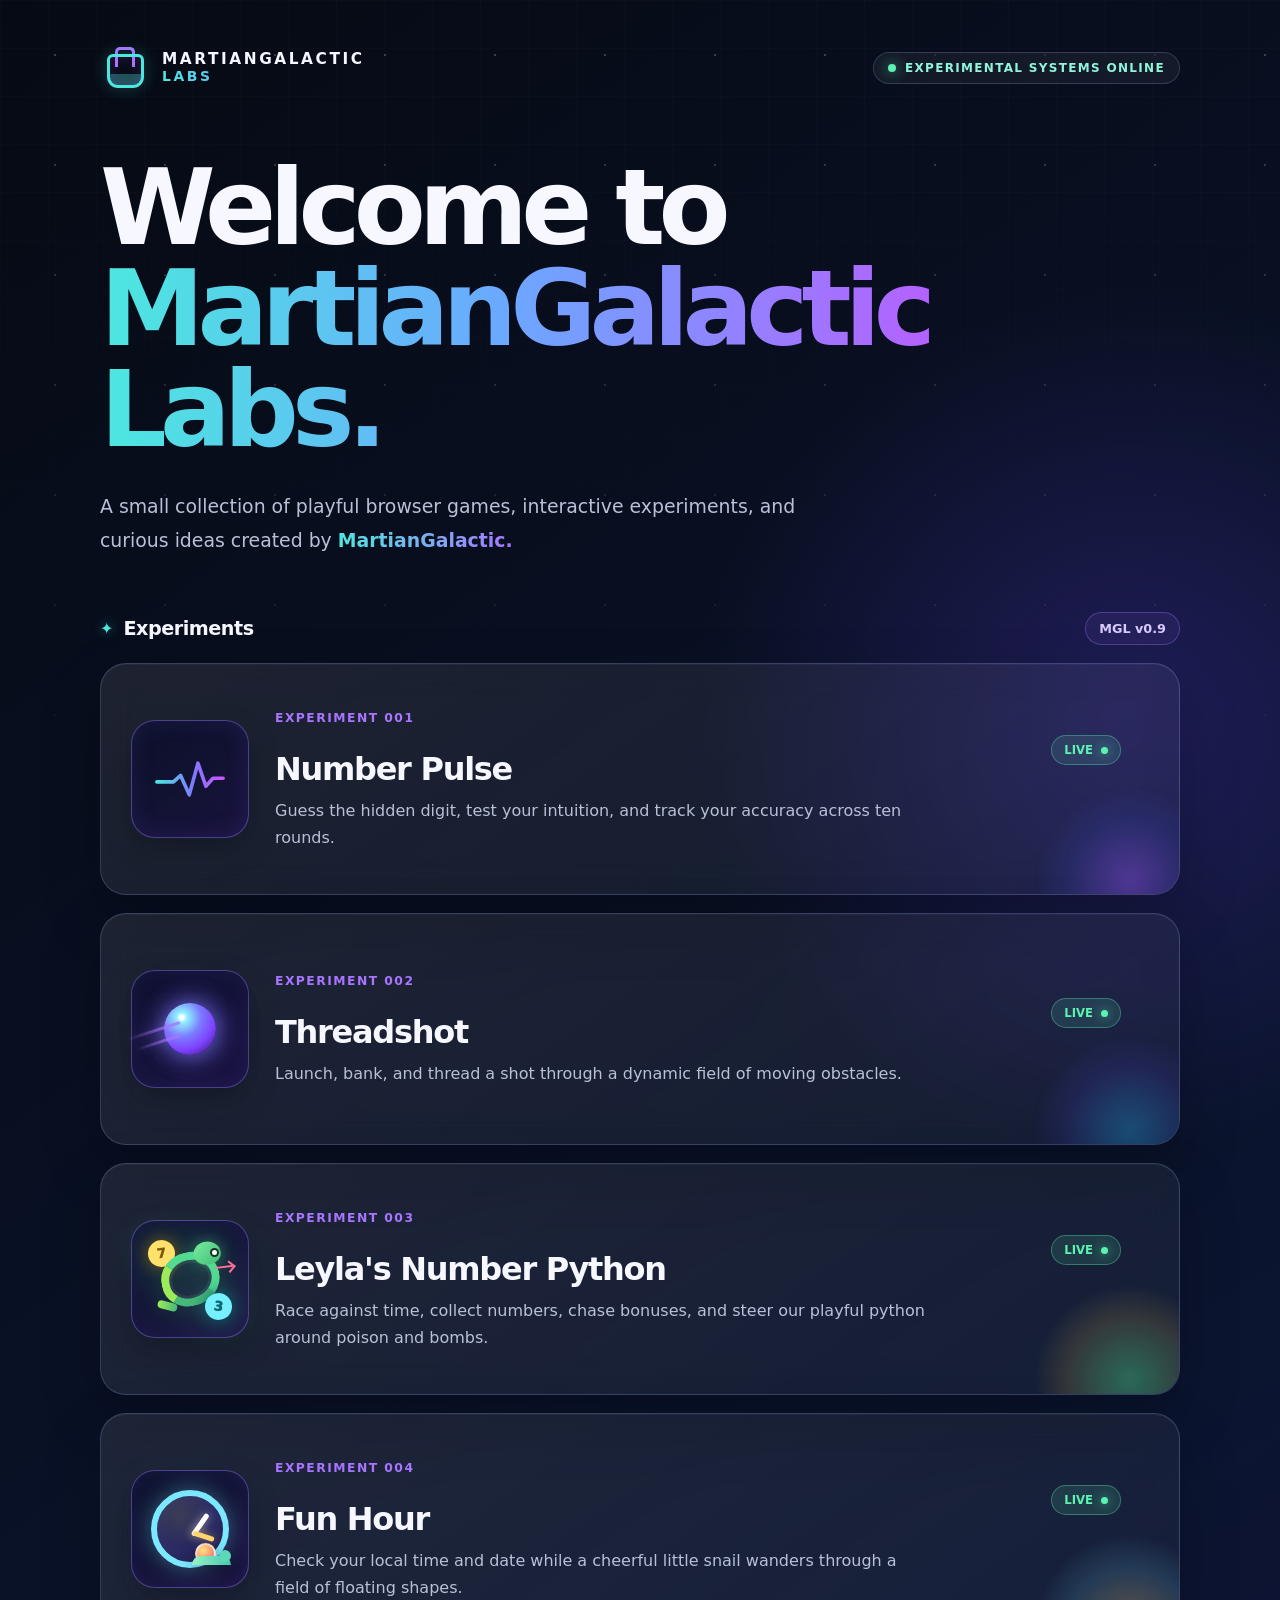
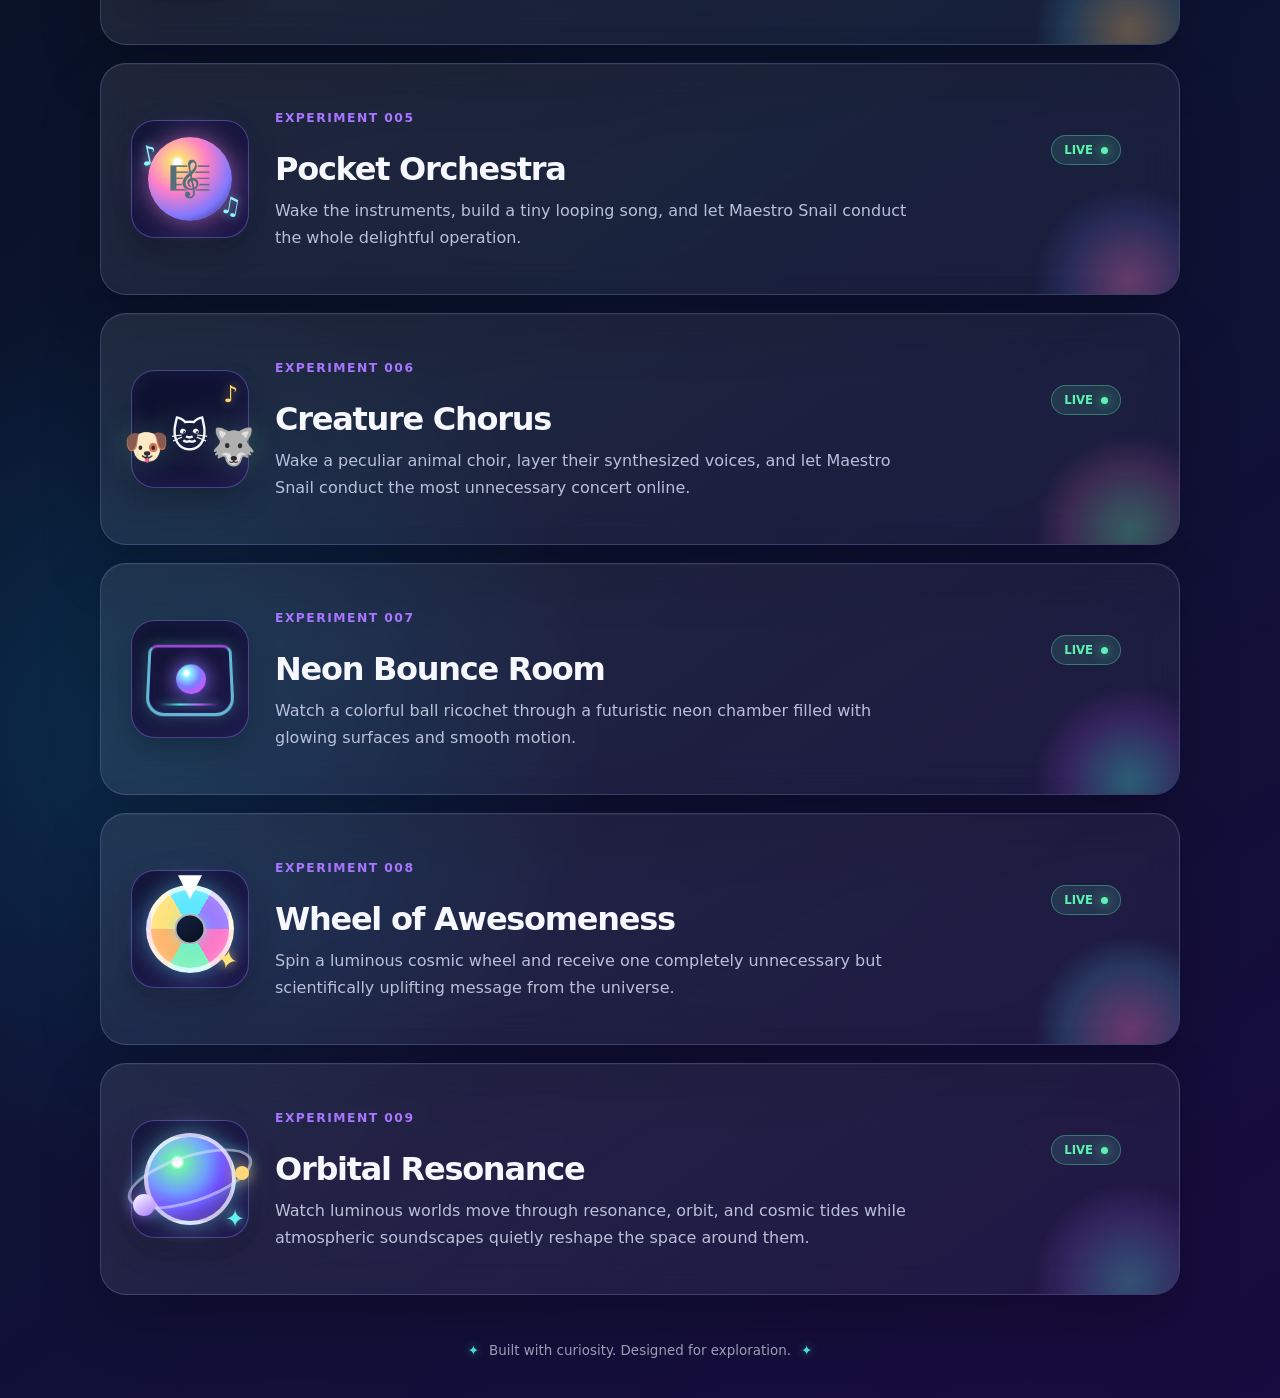
==== index.html @ 8c79d599 "Update index.html" ====
<!DOCTYPE html>
<html lang="en">
<head>
  <meta charset="UTF-8">
  <meta name="viewport" content="width=device-width, initial-scale=1.0">
  <meta name="robots" content="noindex, nofollow">
  <meta name="description" content="MartianGalactic Labs — playful browser games, interactive experiments, and curious ideas.">
  <title>MartianGalactic Labs</title>
  <style>
    :root{
      color-scheme:dark;
      --bg1:#060a13;
      --bg2:#0b1530;
      --bg3:#180b3f;
      --panel:rgba(255,255,255,.075);
      --panel-hover:rgba(255,255,255,.115);
      --border:rgba(166,180,255,.22);
      --text:#f6f7ff;
      --muted:#b9c0d8;
      --cyan:#4ce8df;
      --blue:#6ba8ff;
      --violet:#a875ff;
      --purple:#c056ff;
      --live:#5df2b2;
      --live-soft:rgba(93,242,178,.12);
    }

    *{box-sizing:border-box}
    html{min-height:100%;background:var(--bg1)}

    body{
      min-height:100vh;
      margin:0;
      overflow-x:hidden;
      font-family:Inter,ui-sans-serif,system-ui,-apple-system,BlinkMacSystemFont,"Segoe UI",sans-serif;
      color:var(--text);
      background:
        radial-gradient(circle at 88% 24%,rgba(104,69,255,.23),transparent 27rem),
        radial-gradient(circle at 12% 78%,rgba(0,203,255,.13),transparent 28rem),
        linear-gradient(145deg,var(--bg1),var(--bg2) 58%,var(--bg3));
    }

    body::before{
      content:"";
      position:fixed;
      inset:0;
      pointer-events:none;
      opacity:.8;
      background-image:
        linear-gradient(rgba(255,255,255,.025) 1px,transparent 1px),
        linear-gradient(90deg,rgba(255,255,255,.025) 1px,transparent 1px),
        radial-gradient(circle,rgba(255,255,255,.28) 0 1px,transparent 1.5px);
      background-size:48px 48px,48px 48px,110px 110px;
      mask-image:linear-gradient(to bottom,black,transparent 95%);
    }

    .page{
      position:relative;
      width:min(1080px,calc(100% - 40px));
      margin:0 auto;
      padding:44px 0 40px;
    }

    .topbar{
      display:flex;
      align-items:center;
      justify-content:space-between;
      gap:24px;
      margin-bottom:66px;
    }

    .lab-mark{
      display:flex;
      align-items:center;
      gap:14px;
    }

    .flask{
      position:relative;
      width:48px;
      height:48px;
      flex:0 0 auto;
    }

    .flask::before{
      content:"";
      position:absolute;
      left:15px;
      top:3px;
      width:14px;
      height:17px;
      border:3px solid var(--violet);
      border-bottom:0;
      border-radius:5px 5px 0 0;
    }

    .flask::after{
      content:"";
      position:absolute;
      left:7px;
      bottom:4px;
      width:31px;
      height:28px;
      border:3px solid var(--cyan);
      border-radius:6px 6px 11px 11px;
      background:linear-gradient(to top,rgba(76,232,223,.32) 0 40%,transparent 40%);
      box-shadow:0 0 18px rgba(76,232,223,.24),inset 0 0 15px rgba(192,86,255,.18);
    }

    .brand{
      display:grid;
      gap:2px;
      font-weight:900;
      letter-spacing:.16em;
      text-transform:uppercase;
      line-height:1;
    }

    .brand strong{font-size:.96rem}
    .brand span{
      font-size:.87rem;
      background:linear-gradient(90deg,var(--cyan),var(--blue),var(--violet));
      -webkit-background-clip:text;
      background-clip:text;
      color:transparent;
    }

    .eyebrow{
      display:inline-flex;
      align-items:center;
      gap:9px;
      padding:8px 14px;
      border:1px solid var(--border);
      border-radius:999px;
      background:rgba(255,255,255,.05);
      backdrop-filter:blur(14px);
      -webkit-backdrop-filter:blur(14px);
      color:#91f5dc;
      font-size:.75rem;
      font-weight:800;
      letter-spacing:.11em;
      text-transform:uppercase;
    }

    .status-dot{
      width:8px;
      height:8px;
      border-radius:50%;
      background:var(--live);
      box-shadow:0 0 14px rgba(93,242,178,.9);
    }

    .hero{margin-bottom:54px}

    h1{
      max-width:900px;
      margin:0;
      font-size:clamp(3rem,8.2vw,6.7rem);
      line-height:.96;
      letter-spacing:-.066em;
    }

    .gradient-text{
      display:block;
      background:linear-gradient(90deg,var(--cyan),var(--blue) 45%,var(--purple));
      -webkit-background-clip:text;
      background-clip:text;
      color:transparent;
    }

    .intro{
      max-width:760px;
      margin:30px 0 0;
      color:var(--muted);
      font-size:clamp(1rem,2vw,1.18rem);
      line-height:1.8;
    }

    .intro strong{
      font-weight:700;
      background:linear-gradient(90deg,var(--cyan),var(--violet));
      -webkit-background-clip:text;
      background-clip:text;
      color:transparent;
    }

    .section-heading{
      display:flex;
      align-items:center;
      justify-content:space-between;
      gap:20px;
      margin-bottom:18px;
    }

    .section-title{
      display:inline-flex;
      align-items:center;
      gap:10px;
    }

    .spark{
      color:var(--cyan);
      font-size:1rem;
      text-shadow:0 0 12px rgba(76,232,223,.55);
    }

    .section-heading h2{
      margin:0;
      font-size:1.2rem;
      letter-spacing:-.025em;
    }

    .version{
      padding:8px 13px;
      border:1px solid rgba(168,117,255,.34);
      border-radius:999px;
      background:rgba(168,117,255,.08);
      color:#d8cbff;
      font-size:.8rem;
      font-weight:700;
    }

    .games{
      display:grid;
      gap:18px;
    }

    .game-card{
      position:relative;
      display:grid;
      grid-template-columns:118px 1fr;
      gap:26px;
      align-items:center;
      min-height:232px;
      padding:30px;
      overflow:hidden;
      border:1px solid var(--border);
      border-radius:26px;
      background:linear-gradient(145deg,rgba(255,255,255,.09),rgba(255,255,255,.045));
      backdrop-filter:blur(18px);
      -webkit-backdrop-filter:blur(18px);
      color:inherit;
      text-decoration:none;
      box-shadow:0 24px 60px rgba(0,0,0,.24),inset 0 1px 0 rgba(255,255,255,.04);
      transition:transform .18s ease,background .18s ease,border-color .18s ease,box-shadow .18s ease;
    }

    .game-card:hover{
      transform:translateY(-4px);
      background:linear-gradient(145deg,rgba(255,255,255,.12),rgba(255,255,255,.06));
      border-color:rgba(168,117,255,.62);
      box-shadow:0 28px 70px rgba(0,0,0,.28),0 0 26px rgba(168,117,255,.08);
    }

    .game-card::after{
      content:"";
      position:absolute;
      right:-46px;
      bottom:-82px;
      width:190px;
      height:190px;
      border-radius:50%;
      background:radial-gradient(circle,rgba(151,88,255,.4),rgba(75,93,255,.12) 45%,transparent 70%);
      filter:blur(3px);
    }

    .threadshot::after{
      background:radial-gradient(circle,rgba(35,180,255,.32),rgba(95,75,255,.12) 48%,transparent 72%);
    }

    .game-icon{
      position:relative;
      z-index:1;
      display:grid;
      place-items:center;
      width:118px;
      aspect-ratio:1;
      border:1px solid rgba(147,127,255,.44);
      border-radius:24px;
      background:linear-gradient(145deg,rgba(11,17,41,.96),rgba(25,18,63,.86));
      box-shadow:inset 0 0 25px rgba(123,94,255,.12),0 12px 30px rgba(0,0,0,.24);
    }

    .pulse-line{
      width:72px;
      height:44px;
    }

    .pulse-line svg{
      width:100%;
      height:100%;
      overflow:visible;
    }

    .thread-orb{
      position:relative;
      width:52px;
      height:52px;
      border-radius:50%;
      background:radial-gradient(circle at 34% 28%,#fff 0 4%,#8ef4ff 10%,#7b7cff 38%,#7e42ff 64%,#26104d 100%);
      box-shadow:0 0 24px rgba(123,124,255,.85),0 0 45px rgba(126,66,255,.42);
    }

    .thread-orb::before,
    .thread-orb::after{
      content:"";
      position:absolute;
      right:36px;
      width:56px;
      height:3px;
      border-radius:999px;
      background:linear-gradient(90deg,transparent,rgba(168,117,255,.92));
      transform:rotate(-18deg);
      transform-origin:right center;
      filter:drop-shadow(0 0 5px rgba(168,117,255,.65));
    }

    .thread-orb::before{top:18px}
    .thread-orb::after{top:31px;width:46px}


    .number-python::after{
      background:radial-gradient(circle,rgba(86,255,159,.34),rgba(255,215,78,.13) 48%,transparent 72%);
    }

    .python-icon{
      position:relative;
      width:84px;
      height:84px;
      filter:drop-shadow(0 0 17px rgba(92,255,167,.35));
    }

    .python-body{
      position:absolute;
      left:13px;
      top:15px;
      width:59px;
      height:54px;
      border:8px solid #52db91;
      border-left-color:#9cec59;
      border-bottom-color:#45b978;
      border-radius:50% 48% 52% 46%;
      transform:rotate(-13deg);
      box-shadow:inset 0 0 0 3px rgba(255,255,255,.08);
    }

    .python-body::before{
      content:"";
      position:absolute;
      width:27px;
      height:23px;
      right:-14px;
      top:-14px;
      border-radius:52% 58% 48% 55%;
      background:linear-gradient(145deg,#77ed9d,#42bd78);
      box-shadow:0 0 15px rgba(83,225,144,.4);
    }

    .python-body::after{
      content:"";
      position:absolute;
      width:20px;
      height:8px;
      left:-17px;
      bottom:-6px;
      border-radius:999px;
      background:linear-gradient(90deg,#9cec59,#45b978);
      transform:rotate(28deg);
    }

    .python-eye{
      position:absolute;
      z-index:3;
      width:5px;
      height:5px;
      right:15px;
      top:13px;
      border-radius:50%;
      background:#fff;
      box-shadow:0 0 0 2px #173326;
    }

    .python-tongue{
      position:absolute;
      z-index:3;
      width:18px;
      height:2px;
      right:-1px;
      top:30px;
      border-radius:999px;
      background:#ff7295;
      transform:rotate(-7deg);
      transform-origin:left center;
    }

    .python-tongue::after{
      content:"";
      position:absolute;
      right:-1px;
      top:-3px;
      width:7px;
      height:7px;
      border-top:2px solid #ff7295;
      border-right:2px solid #ff7295;
      transform:rotate(45deg);
    }

    .python-number{
      position:absolute;
      display:grid;
      place-items:center;
      width:27px;
      height:27px;
      border-radius:50%;
      color:#08162a;
      font-size:.82rem;
      font-weight:950;
      box-shadow:0 0 16px currentColor;
    }

    .python-number.one{
      left:0;
      top:3px;
      background:#ffe16b;
      color:#7d5910;
      transform:rotate(-8deg);
    }

    .python-number.two{
      right:0;
      bottom:1px;
      background:#74f0ff;
      color:#0d6370;
      transform:rotate(8deg);
    }


    .fun-hour::after{
      background:radial-gradient(circle,rgba(255,194,102,.34),rgba(103,225,255,.14) 48%,transparent 72%);
    }

    .clock-icon{
      position:relative;
      width:78px;
      height:78px;
      border-radius:50%;
      border:6px solid #7be8ff;
      background:radial-gradient(circle at 35% 30%,rgba(255,255,255,.18),rgba(87,84,205,.3) 55%,rgba(16,19,55,.9));
      box-shadow:0 0 24px rgba(123,232,255,.4),inset 0 0 18px rgba(255,255,255,.08);
    }

    .clock-icon::before{
      content:"";
      position:absolute;
      left:35px;
      top:14px;
      width:5px;
      height:26px;
      border-radius:999px;
      background:#fff;
      transform-origin:50% 23px;
      transform:rotate(35deg);
      box-shadow:0 0 10px rgba(255,255,255,.55);
    }

    .clock-icon::after{
      content:"";
      position:absolute;
      left:36px;
      top:35px;
      width:22px;
      height:5px;
      border-radius:999px;
      background:#ffd46c;
      transform-origin:2px 50%;
      transform:rotate(18deg);
      box-shadow:0 0 10px rgba(255,212,108,.55);
    }

    .mini-snail{
      position:absolute;
      right:-8px;
      bottom:-4px;
      width:40px;
      height:24px;
      filter:drop-shadow(0 5px 7px rgba(0,0,0,.28));
    }

    .mini-snail .shell{
      position:absolute;
      left:4px;
      top:1px;
      width:21px;
      height:21px;
      border-radius:50%;
      background:radial-gradient(circle at 35% 30%,#ffe487,#ff9c68 52%,#a85ed7);
      border:2px solid rgba(255,255,255,.65);
    }

    .mini-snail .body{
      position:absolute;
      left:1px;
      right:0;
      bottom:1px;
      height:9px;
      border-radius:999px 999px 8px 8px;
      background:linear-gradient(90deg,#9af1c5,#43c9ad);
    }

    .mini-snail .head{
      position:absolute;
      right:0;
      bottom:4px;
      width:12px;
      height:12px;
      border-radius:50%;
      background:#5bd8b8;
    }


    .pocket-orchestra::after{
      background:radial-gradient(circle,rgba(255,125,200,.34),rgba(123,124,255,.14) 48%,transparent 72%);
    }

    .orchestra-icon{
      position:relative;
      width:84px;
      height:84px;
      display:grid;
      place-items:center;
      border-radius:50%;
      background:radial-gradient(circle at 35% 30%,#fff 0 4%,#ffdf7c 8%,#ff7fc7 37%,#7f78ff 68%,#26104d 100%);
      box-shadow:0 0 24px rgba(255,125,200,.5),0 0 40px rgba(123,124,255,.3);
      font-size:2.2rem;
    }

    .orchestra-icon::before,
    .orchestra-icon::after{
      position:absolute;
      color:#8ef4ff;
      text-shadow:0 0 10px rgba(142,244,255,.75);
      font-weight:900;
    }

    .orchestra-icon::before{
      content:"♪";
      left:-8px;
      top:3px;
      transform:rotate(-12deg);
      font-size:1.7rem;
    }

    .orchestra-icon::after{
      content:"♫";
      right:-10px;
      bottom:1px;
      transform:rotate(10deg);
      font-size:1.5rem;
    }

    .creature-chorus::after{
      background:radial-gradient(circle,rgba(111,240,174,.32),rgba(255,125,200,.14) 48%,transparent 72%);
    }

    .chorus-icon{
      position:relative;
      width:92px;
      height:78px;
      display:flex;
      align-items:flex-end;
      justify-content:center;
      gap:2px;
      font-size:2.25rem;
      filter:drop-shadow(0 0 14px rgba(111,240,174,.25));
    }

    .chorus-icon span:nth-child(2){
      transform:translateY(-12px);
    }

    .chorus-icon::after{
      content:"♪";
      position:absolute;
      right:-2px;
      top:-10px;
      color:#ffd76c;
      font-size:1.45rem;
      text-shadow:0 0 10px rgba(255,215,108,.65);
    }

    .neon-bounce::after{
      background:radial-gradient(circle,rgba(76,232,223,.34),rgba(192,86,255,.15) 48%,transparent 72%);
    }

    .neon-room-icon{
      position:relative;
      width:86px;
      height:72px;
      border:3px solid rgba(123,232,255,.78);
      border-top-color:rgba(192,86,255,.78);
      border-radius:9px 9px 18px 18px;
      transform:perspective(120px) rotateX(8deg);
      box-shadow:0 0 16px rgba(123,232,255,.28),inset 0 0 18px rgba(126,66,255,.14);
    }

    .neon-room-icon::before{
      content:"";
      position:absolute;
      width:30px;
      height:30px;
      left:26px;
      top:18px;
      border-radius:50%;
      background:radial-gradient(circle at 35% 30%,#fff 0 7%,#8ef4ff 15%,#7b7cff 48%,#d053ff 78%,#26104d 100%);
      box-shadow:0 0 18px rgba(123,124,255,.8),0 0 30px rgba(208,83,255,.45);
    }

    .neon-room-icon::after{
      content:"";
      position:absolute;
      left:10px;
      right:10px;
      bottom:7px;
      height:2px;
      background:linear-gradient(90deg,transparent,#4ce8df,#c056ff,transparent);
      box-shadow:0 0 8px rgba(76,232,223,.65);
    }

    .wheel-awesomeness::after{
  background:
    radial-gradient(
      circle,
      rgba(255,118,200,.34),
      rgba(94,232,255,.15) 48%,
      transparent 72%
    );
}

.awesome-wheel-icon{
  position:relative;
  width:88px;
  height:88px;
  border-radius:50%;
  background:
    conic-gradient(
      from -30deg,
      #5ee8ff 0deg 60deg,
      #9b7bff 60deg 120deg,
      #ff76c8 120deg 180deg,
      #7bf2bd 180deg 240deg,
      #ffb56b 240deg 300deg,
      #ffe37a 300deg 360deg
    );
  border:5px solid rgba(255,255,255,.75);
  box-shadow:
    0 0 22px rgba(94,232,255,.42),
    0 0 38px rgba(155,123,255,.24),
    inset 0 0 18px rgba(255,255,255,.18);
}

.awesome-wheel-icon::before{
  content:"";
  position:absolute;
  left:50%;
  top:50%;
  width:27px;
  height:27px;
  border-radius:50%;
  background:
    linear-gradient(
      145deg,
      #15213d,
      #080f21
    );
  border:2px solid rgba(255,255,255,.68);
  box-shadow:
    0 0 13px rgba(94,232,255,.58);
  transform:translate(-50%,-50%);
}

.awesome-wheel-icon::after{
  content:"";
  position:absolute;
  left:50%;
  top:-15px;
  width:24px;
  height:24px;
  background:#fff;
  clip-path:
    polygon(
      0 0,
      100% 0,
      50% 100%
    );
  transform:translateX(-50%);
  filter:
    drop-shadow(
      0 4px 7px
      rgba(0,0,0,.38)
    );
}

.awesome-wheel-spark{
  position:absolute;
  right:-9px;
  bottom:-5px;
  color:#ffe37a;
  font-size:1.65rem;
  line-height:1;
  text-shadow:
    0 0 12px rgba(255,227,122,.8);
  transform:rotate(12deg);
}


    .orbital-resonance::after{
      background:
        radial-gradient(
          circle,
          rgba(99,240,238,.28),
          rgba(166,121,255,.14) 48%,
          transparent 73%
        );
    }

    .orbital-icon{
      position:relative;
      width:92px;
      height:92px;
      border-radius:50%;
      background:
        radial-gradient(
          circle at 35% 30%,
          #fff 0 5%,
          #71f1b0 9%,
          #6f9cff 38%,
          #6e4cff 58%,
          #251556 100%
        );
      border:4px solid rgba(255,255,255,.72);
      box-shadow:
        0 0 22px rgba(99,240,238,.42),
        0 0 40px rgba(166,121,255,.28),
        inset 0 0 18px rgba(255,255,255,.18);
    }

    .orbital-icon::before{
      content:"";
      position:absolute;
      left:50%;
      top:50%;
      width:124px;
      height:42px;
      border:3px solid rgba(220,230,255,.56);
      border-radius:50%;
      transform:translate(-50%,-50%) rotate(-18deg);
      box-shadow:0 0 14px rgba(99,240,238,.28);
    }

    .orbital-icon::after{
      content:"";
      position:absolute;
      right:-17px;
      top:29px;
      width:14px;
      height:14px;
      border-radius:50%;
      background:#ffd878;
      box-shadow:0 0 16px rgba(255,216,120,.9);
    }

    .orbital-moon{
      position:absolute;
      left:-15px;
      bottom:5px;
      width:22px;
      height:22px;
      border-radius:50%;
      background:linear-gradient(145deg,#fff,#a679ff);
      box-shadow:0 0 16px rgba(166,121,255,.78);
    }

    .orbital-spark{
      position:absolute;
      right:-13px;
      bottom:-10px;
      color:#63f0ee;
      font-size:1.5rem;
      line-height:1;
      text-shadow:0 0 12px rgba(99,240,238,.92);
    }

    .game-content{
      position:relative;
      z-index:1;
      min-width:0;
    }

    .game-number{
      color:var(--violet);
      font-size:.77rem;
      font-weight:900;
      letter-spacing:.12em;
      text-transform:uppercase;
    }

    .game-card h3{
      margin:24px 0 10px;
      font-size:clamp(1.55rem,4vw,2rem);
      letter-spacing:-.04em;
    }

    .game-card p{
      max-width:650px;
      margin:0;
      color:var(--muted);
      line-height:1.65;
    }

    .tag{
      position:absolute;
      top:28px;
      right:28px;
      z-index:2;
      display:inline-flex;
      align-items:center;
      gap:8px;
      padding:7px 12px;
      border:1px solid rgba(93,242,178,.36);
      border-radius:999px;
      color:var(--live);
      background:var(--live-soft);
      font-size:.73rem;
      font-weight:800;
      text-transform:uppercase;
    }

    .tag::after{
      content:"";
      width:7px;
      height:7px;
      border-radius:50%;
      background:var(--live);
      box-shadow:0 0 12px rgba(93,242,178,.8);
    }

    footer{
      display:flex;
      justify-content:center;
      align-items:center;
      gap:10px;
      margin-top:34px;
      padding-top:14px;
      color:rgba(214,219,239,.72);
      font-size:.84rem;
      text-align:center;
    }

    footer::before,
    footer::after{
      content:"✦";
      color:var(--cyan);
      text-shadow:0 0 10px rgba(76,232,223,.6);
    }

    @media(max-width:760px){
      .page{
        width:min(100% - 28px,1080px);
        padding-top:28px;
      }

      .topbar{
        align-items:flex-start;
        margin-bottom:52px;
      }

      .brand strong{font-size:.83rem}
      .brand span{font-size:.78rem}

      .eyebrow{
        max-width:54%;
        justify-content:center;
        text-align:center;
        font-size:.64rem;
        line-height:1.35;
      }

      .hero{margin-bottom:46px}
      .intro{margin-top:24px}

      .game-card{
        grid-template-columns:1fr;
        gap:22px;
        padding:26px;
      }

      .game-icon{width:104px}
      .tag{top:24px;right:24px}
      .game-card h3{margin-top:18px}
    }

    @media(max-width:520px){
      .topbar{
        display:grid;
        gap:18px;
      }

      .eyebrow{
        max-width:none;
        justify-self:stretch;
      }

      .section-heading{align-items:end}
      .game-card{min-height:0}
      .game-icon{width:96px}
    }

    @media(prefers-reduced-motion:reduce){
      *{
        scroll-behavior:auto!important;
        transition:none!important;
      }
    }
  </style>
</head>
<body>
  <main class="page">
    <header class="topbar">
      <div class="lab-mark" aria-label="MartianGalactic Labs">
        <div class="flask" aria-hidden="true"></div>
        <div class="brand">
          <strong>MartianGalactic</strong>
          <span>Labs</span>
        </div>
      </div>

      <div class="eyebrow">
        <span class="status-dot"></span>
        Experimental systems online
      </div>
    </header>

    <section class="hero">
      <h1>
        Welcome to
        <span class="gradient-text">MartianGalactic Labs.</span>
      </h1>

      <p class="intro">
        A small collection of playful browser games,
        interactive experiments, and curious ideas
        created by <strong>MartianGalactic.</strong>
      </p>
    </section>

    <section aria-labelledby="experiments-title">
      <div class="section-heading">
        <div class="section-title">
          <span class="spark" aria-hidden="true">✦</span>
          <h2 id="experiments-title">Experiments</h2>
        </div>

        <span class="version">MGL v0.9</span>
      </div>

      <div class="games">
        <a class="game-card" href="./games/number-pulse/" aria-label="Launch Number Pulse">
          <div class="game-icon" aria-hidden="true">
            <div class="pulse-line">
              <svg viewBox="0 0 100 60">
                <defs>
                  <linearGradient id="pulseGradient" x1="0" x2="1">
                    <stop offset="0%" stop-color="#4ce8df"/>
                    <stop offset="55%" stop-color="#7d79ff"/>
                    <stop offset="100%" stop-color="#d053ff"/>
                  </linearGradient>
                </defs>
                <polyline
                  points="4,34 27,34 37,25 49,52 61,8 72,40 82,29 96,29"
                  fill="none"
                  stroke="url(#pulseGradient)"
                  stroke-width="5"
                  stroke-linecap="round"
                  stroke-linejoin="round"
                />
              </svg>
            </div>
          </div>

          <div class="game-content">
            <span class="game-number">Experiment 001</span>
            <span class="tag">Live</span>
            <h3>Number Pulse</h3>
            <p>
              Guess the hidden digit, test your intuition,
              and track your accuracy across ten rounds.
            </p>
          </div>
        </a>

        <a class="game-card threadshot" href="./games/threadshot/" aria-label="Launch Threadshot">
          <div class="game-icon" aria-hidden="true">
            <div class="thread-orb"></div>
          </div>

          <div class="game-content">
            <span class="game-number">Experiment 002</span>
            <span class="tag">Live</span>
            <h3>Threadshot</h3>
            <p>
              Launch, bank, and thread a shot through
              a dynamic field of moving obstacles.
            </p>
          </div>
        </a>

        <a class="game-card number-python" href="./games/leyla-number-python/" aria-label="Launch Leyla's Number Python">
          <div class="game-icon" aria-hidden="true">
            <div class="python-icon">
              <span class="python-number one">7</span>
              <div class="python-body"></div>
              <span class="python-eye"></span>
              <span class="python-tongue"></span>
              <span class="python-number two">3</span>
            </div>
          </div>

          <div class="game-content">
            <span class="game-number">Experiment 003</span>
            <span class="tag">Live</span>
            <h3>Leyla's Number Python</h3>
            <p>
              Race against time, collect numbers, chase bonuses,
              and steer our playful python around poison and bombs.
            </p>
          </div>
        </a>

        <a class="game-card fun-hour" href="./games/fun-hour/" aria-label="Launch Fun Hour">
          <div class="game-icon" aria-hidden="true">
            <div class="clock-icon">
              <div class="mini-snail">
                <span class="shell"></span>
                <span class="body"></span>
                <span class="head"></span>
              </div>
            </div>
          </div>

          <div class="game-content">
            <span class="game-number">Experiment 004</span>
            <span class="tag">Live</span>
            <h3>Fun Hour</h3>
            <p>
              Check your local time and date while a cheerful little snail
              wanders through a field of floating shapes.
            </p>
          </div>
        </a>

        <a class="game-card pocket-orchestra" href="./games/pocket-orchestra/" aria-label="Launch Pocket Orchestra">
          <div class="game-icon" aria-hidden="true">
            <div class="orchestra-icon">🎼</div>
          </div>

          <div class="game-content">
            <span class="game-number">Experiment 005</span>
            <span class="tag">Live</span>
            <h3>Pocket Orchestra</h3>
            <p>
              Wake the instruments, build a tiny looping song,
              and let Maestro Snail conduct the whole delightful operation.
            </p>
          </div>
        </a>

        <a class="game-card creature-chorus" href="./games/creature-chorus/" aria-label="Launch Creature Chorus">
          <div class="game-icon" aria-hidden="true">
            <div class="chorus-icon">
              <span>🐶</span>
              <span>🐱</span>
              <span>🐺</span>
            </div>
          </div>

          <div class="game-content">
            <span class="game-number">Experiment 006</span>
            <span class="tag">Live</span>
            <h3>Creature Chorus</h3>
            <p>
              Wake a peculiar animal choir, layer their synthesized voices,
              and let Maestro Snail conduct the most unnecessary concert online.
            </p>
          </div>
        </a>

        <a class="game-card neon-bounce" href="./games/neon-bounce-room/" aria-label="Launch Neon Bounce Room">
          <div class="game-icon" aria-hidden="true">
            <div class="neon-room-icon"></div>
          </div>

          <div class="game-content">
            <span class="game-number">Experiment 007</span>
            <span class="tag">Live</span>
            <h3>Neon Bounce Room</h3>
            <p>
              Watch a colorful ball ricochet through a futuristic neon chamber
              filled with glowing surfaces and smooth motion.
            </p>
          </div>
        </a>
<a
          class="game-card wheel-awesomeness"
          href="./games/wheel-of-awesomeness/"
          aria-label="Launch Wheel of Awesomeness"
        >
          <div class="game-icon" aria-hidden="true">
            <div class="awesome-wheel-icon">
              <span class="awesome-wheel-spark">✦</span>
            </div>
          </div>

          <div class="game-content">
            <span class="game-number">Experiment 008</span>
            <span class="tag">Live</span>

            <h3>Wheel of Awesomeness</h3>

            <p>
              Spin a luminous cosmic wheel and receive one completely
              unnecessary but scientifically uplifting message from the universe.
            </p>
          </div>
        </a>
        
        <a
          class="game-card orbital-resonance"
          href="./games/orbital-resonance/"
          aria-label="Launch Orbital Resonance"
        >
          <div class="game-icon" aria-hidden="true">
            <div class="orbital-icon">
              <span class="orbital-moon"></span>
              <span class="orbital-spark">✦</span>
            </div>
          </div>

          <div class="game-content">
            <span class="game-number">Experiment 009</span>
            <span class="tag">Live</span>

            <h3>Orbital Resonance</h3>

            <p>
              Watch luminous worlds move through resonance, orbit,
              and cosmic tides while atmospheric soundscapes quietly
              reshape the space around them.
            </p>
          </div>
        </a>

      </div>
    </section>

    <footer>
      Built with curiosity. Designed for exploration.
    </footer>
  </main>
</body>
</html>
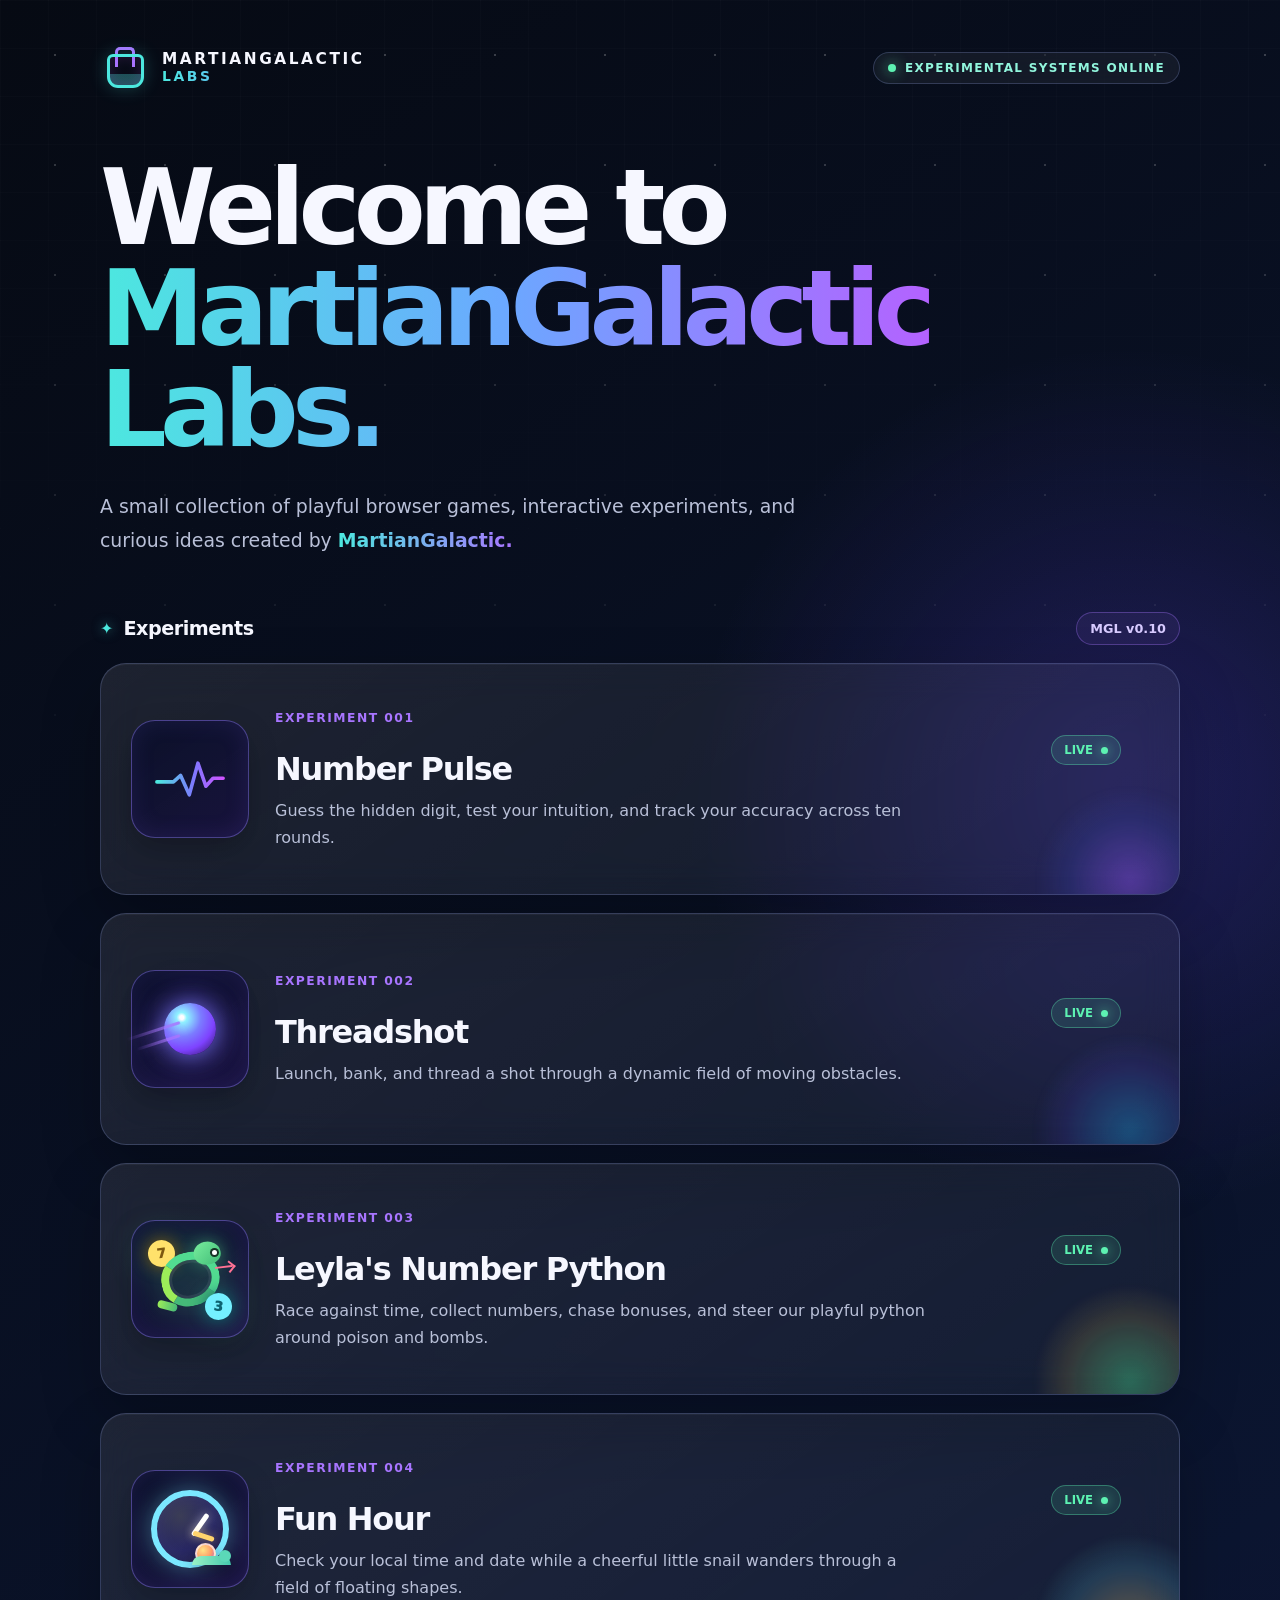
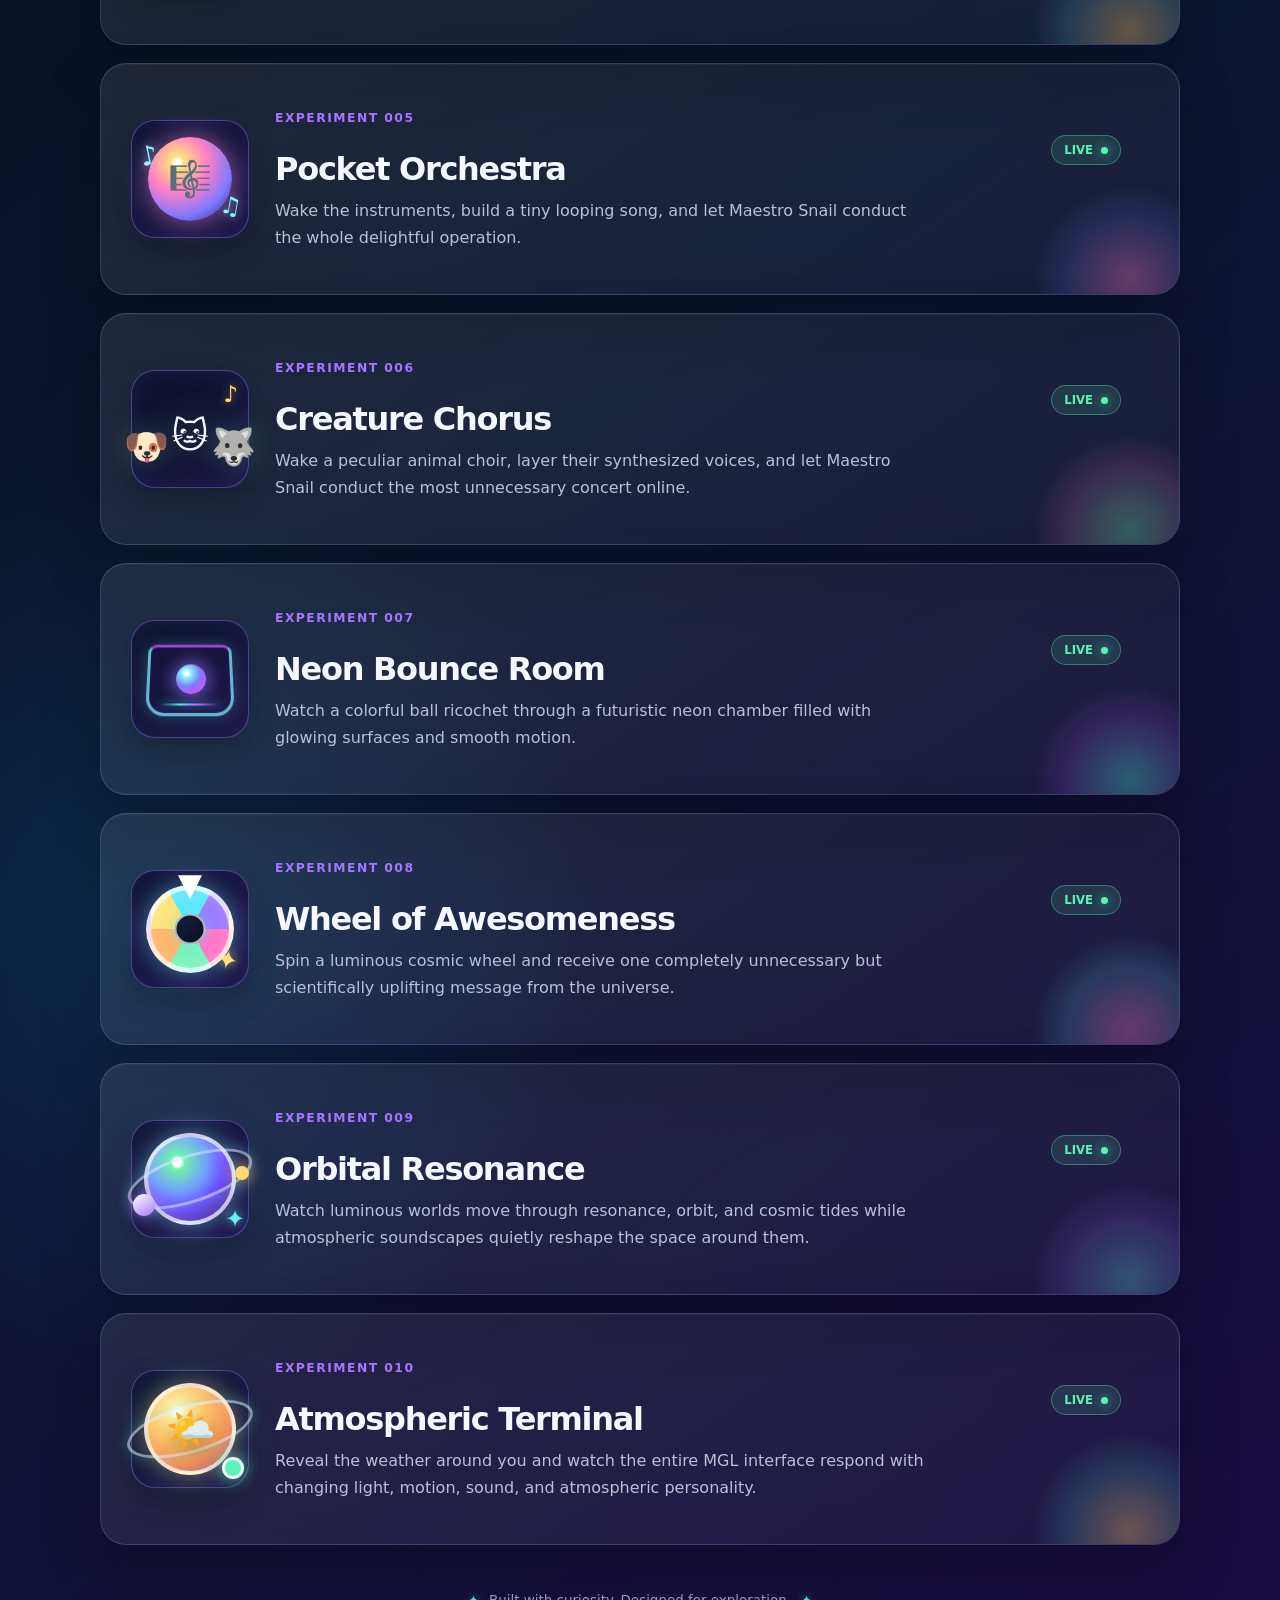
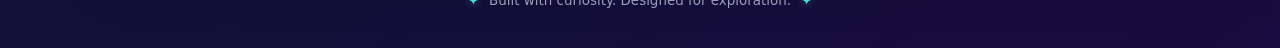
==== commit b69fee20: "Update index.html" ====
--- a/index.html
+++ b/index.html
@@ -790,6 +790,66 @@
       text-shadow:0 0 12px rgba(99,240,238,.92);
     }
 
+
+    .atmospheric-terminal::after{
+      background:
+        radial-gradient(
+          circle,
+          rgba(255,205,112,.34),
+          rgba(76,232,223,.14) 48%,
+          transparent 73%
+        );
+    }
+
+    .weather-icon{
+      position:relative;
+      width:92px;
+      height:92px;
+      border-radius:50%;
+      background:
+        radial-gradient(circle at 35% 30%,#fff 0 5%,#fff3b0 9%,#ffc968 34%,#f18b55 67%,#5b3d72 100%);
+      border:4px solid rgba(255,255,255,.72);
+      box-shadow:
+        0 0 22px rgba(255,205,112,.42),
+        0 0 40px rgba(76,232,223,.22),
+        inset 0 0 18px rgba(255,255,255,.18);
+    }
+
+    .weather-icon::before{
+      content:"";
+      position:absolute;
+      left:50%;
+      top:50%;
+      width:124px;
+      height:42px;
+      border:3px solid rgba(220,240,255,.54);
+      border-radius:50%;
+      transform:translate(-50%,-50%) rotate(-16deg);
+      box-shadow:0 0 14px rgba(76,232,223,.25);
+    }
+
+    .weather-icon::after{
+      content:"🌤️";
+      position:absolute;
+      inset:0;
+      display:grid;
+      place-items:center;
+      font-size:2.55rem;
+      filter:drop-shadow(0 7px 10px rgba(0,0,0,.28));
+    }
+
+    .weather-signal{
+      position:absolute;
+      right:-12px;
+      bottom:-8px;
+      width:22px;
+      height:22px;
+      border-radius:50%;
+      background:#63f0c1;
+      border:3px solid rgba(255,255,255,.85);
+      box-shadow:0 0 17px rgba(99,240,193,.9);
+    }
+
     .game-content{
       position:relative;
       z-index:1;
@@ -960,7 +1020,7 @@
           <h2 id="experiments-title">Experiments</h2>
         </div>
 
-        <span class="version">MGL v0.9</span>
+        <span class="version">MGL v0.10</span>
       </div>
 
       <div class="games">
@@ -1159,6 +1219,31 @@
           </div>
         </a>
 
+        <a
+          class="game-card atmospheric-terminal"
+          href="./games/atmospheric-terminal/"
+          aria-label="Launch Atmospheric Terminal"
+        >
+          <div class="game-icon" aria-hidden="true">
+            <div class="weather-icon">
+              <span class="weather-signal"></span>
+            </div>
+          </div>
+
+          <div class="game-content">
+            <span class="game-number">Experiment 010</span>
+            <span class="tag">Live</span>
+
+            <h3>Atmospheric Terminal</h3>
+
+            <p>
+              Reveal the weather around you and watch the entire MGL interface
+              respond with changing light, motion, sound, and atmospheric personality.
+            </p>
+          </div>
+        </a>
+
+
       </div>
     </section>
 
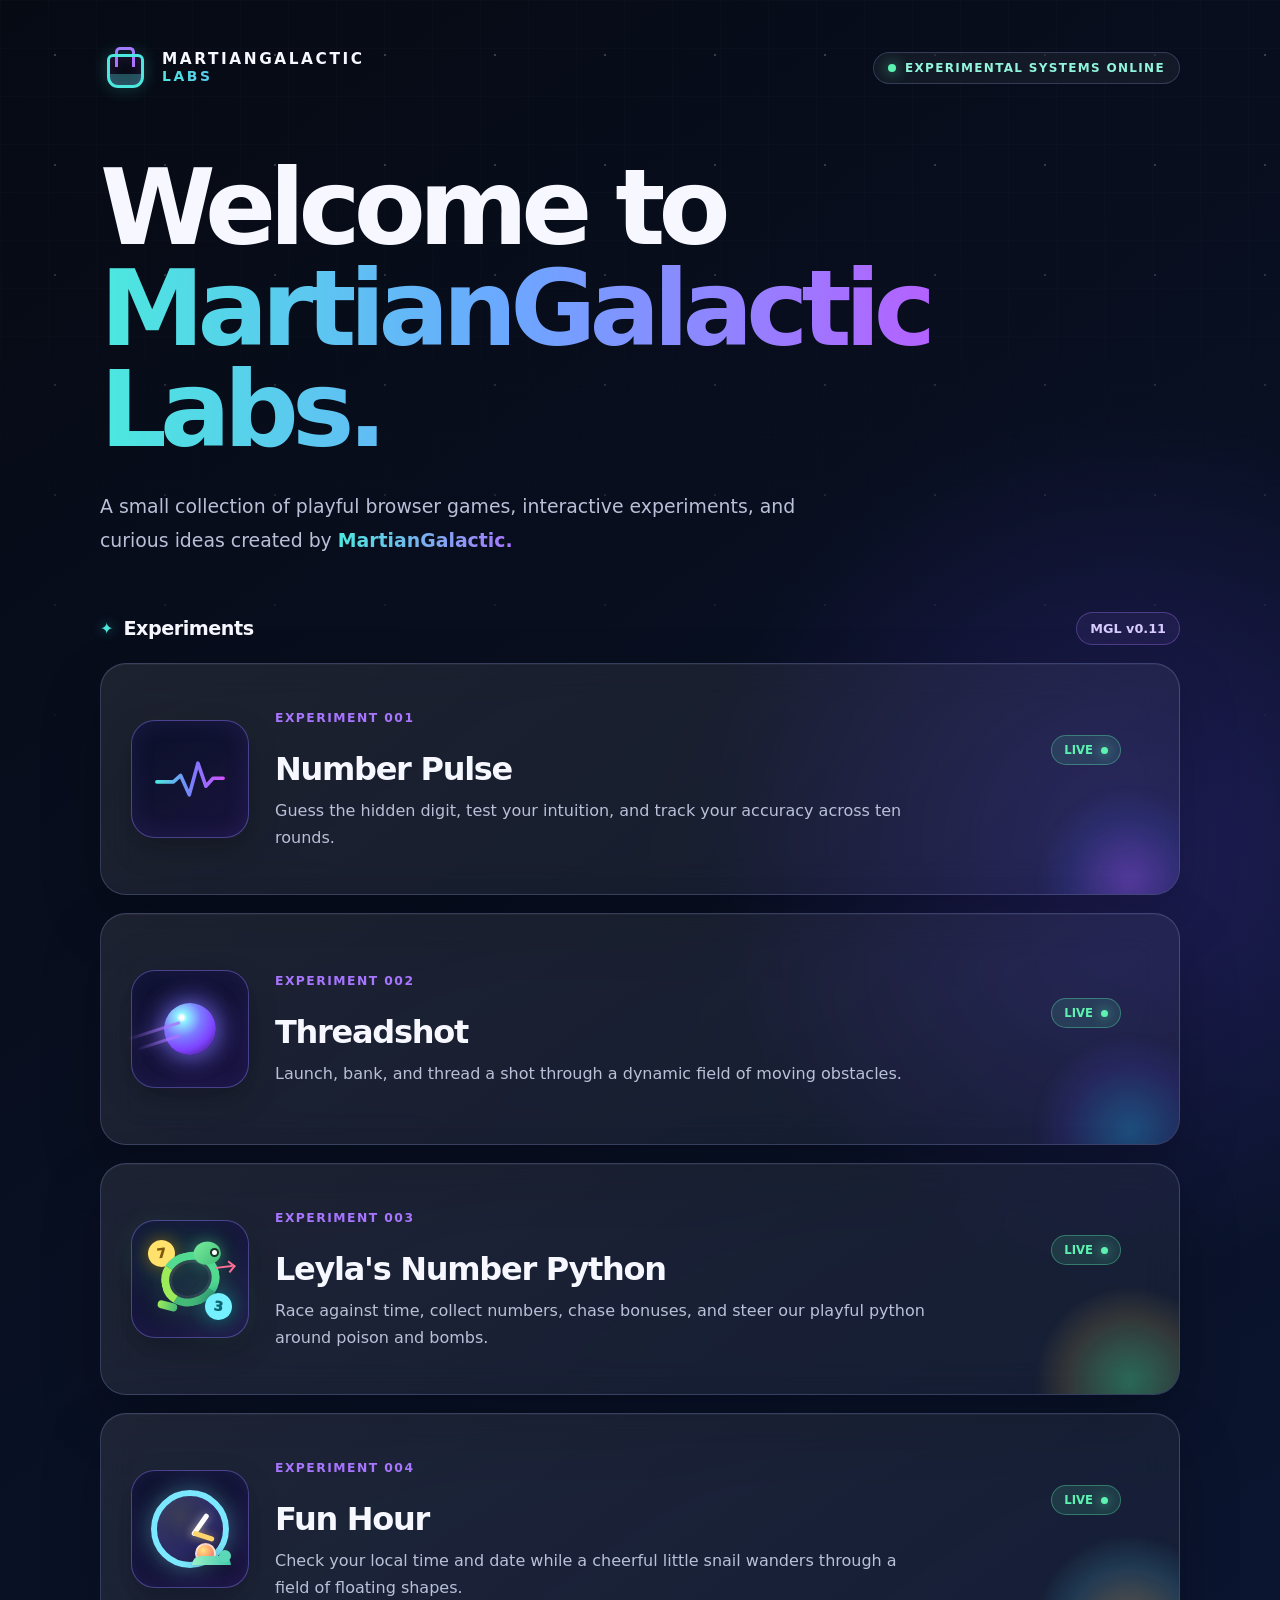
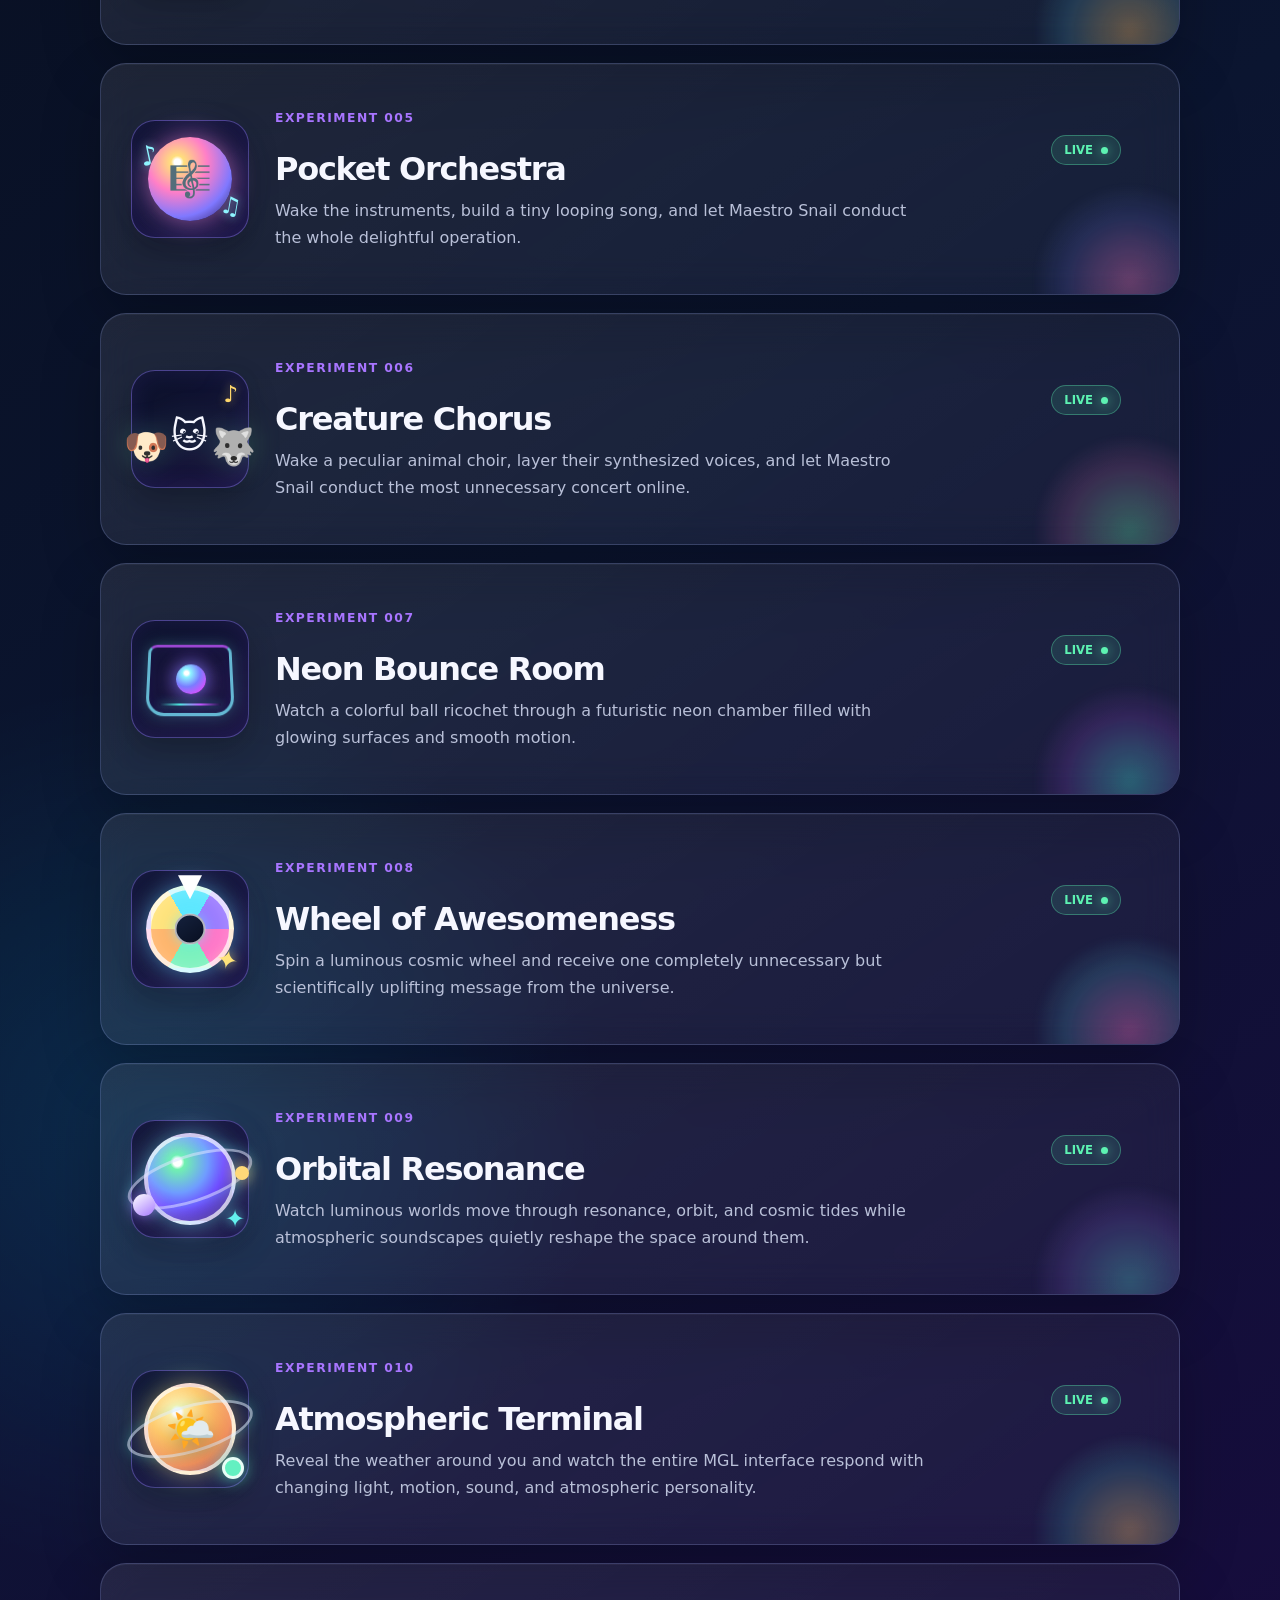
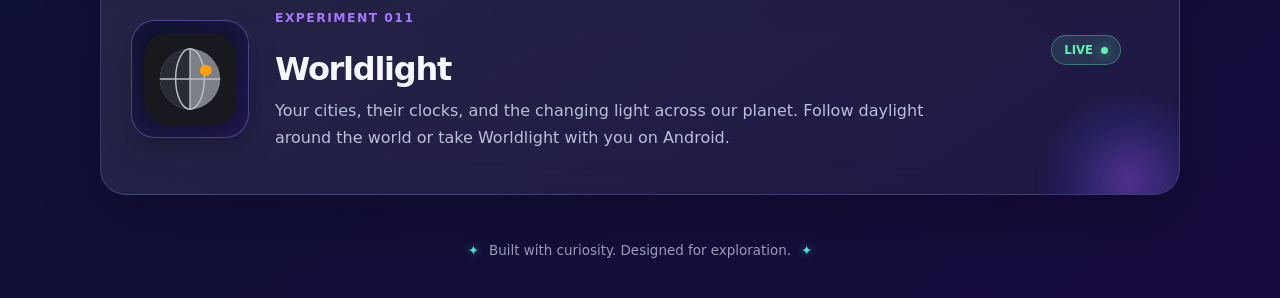
==== commit 9c1109b0: "Add Worldlight to MartianGalactic Labs" ====
--- a/index.html
+++ b/index.html
@@ -1020,7 +1020,7 @@
           <h2 id="experiments-title">Experiments</h2>
         </div>
 
-        <span class="version">MGL v0.10</span>
+        <span class="version">MGL v0.11</span>
       </div>
 
       <div class="games">
@@ -1244,6 +1244,20 @@
         </a>
 
 
+        <a class="game-card" href="./games/worldlight/" aria-label="Launch Worldlight">
+          <div class="game-icon" aria-hidden="true">
+            <img src="./games/worldlight/icon.svg" width="92" height="92" alt="">
+          </div>
+          <div class="game-content">
+            <span class="game-number">Experiment 011</span>
+            <span class="tag">Live</span>
+            <h3>Worldlight</h3>
+            <p>Your cities, their clocks, and the changing light across our planet.
+              Follow daylight around the world or take Worldlight with you on Android.</p>
+          </div>
+        </a>
+
+
       </div>
     </section>
 
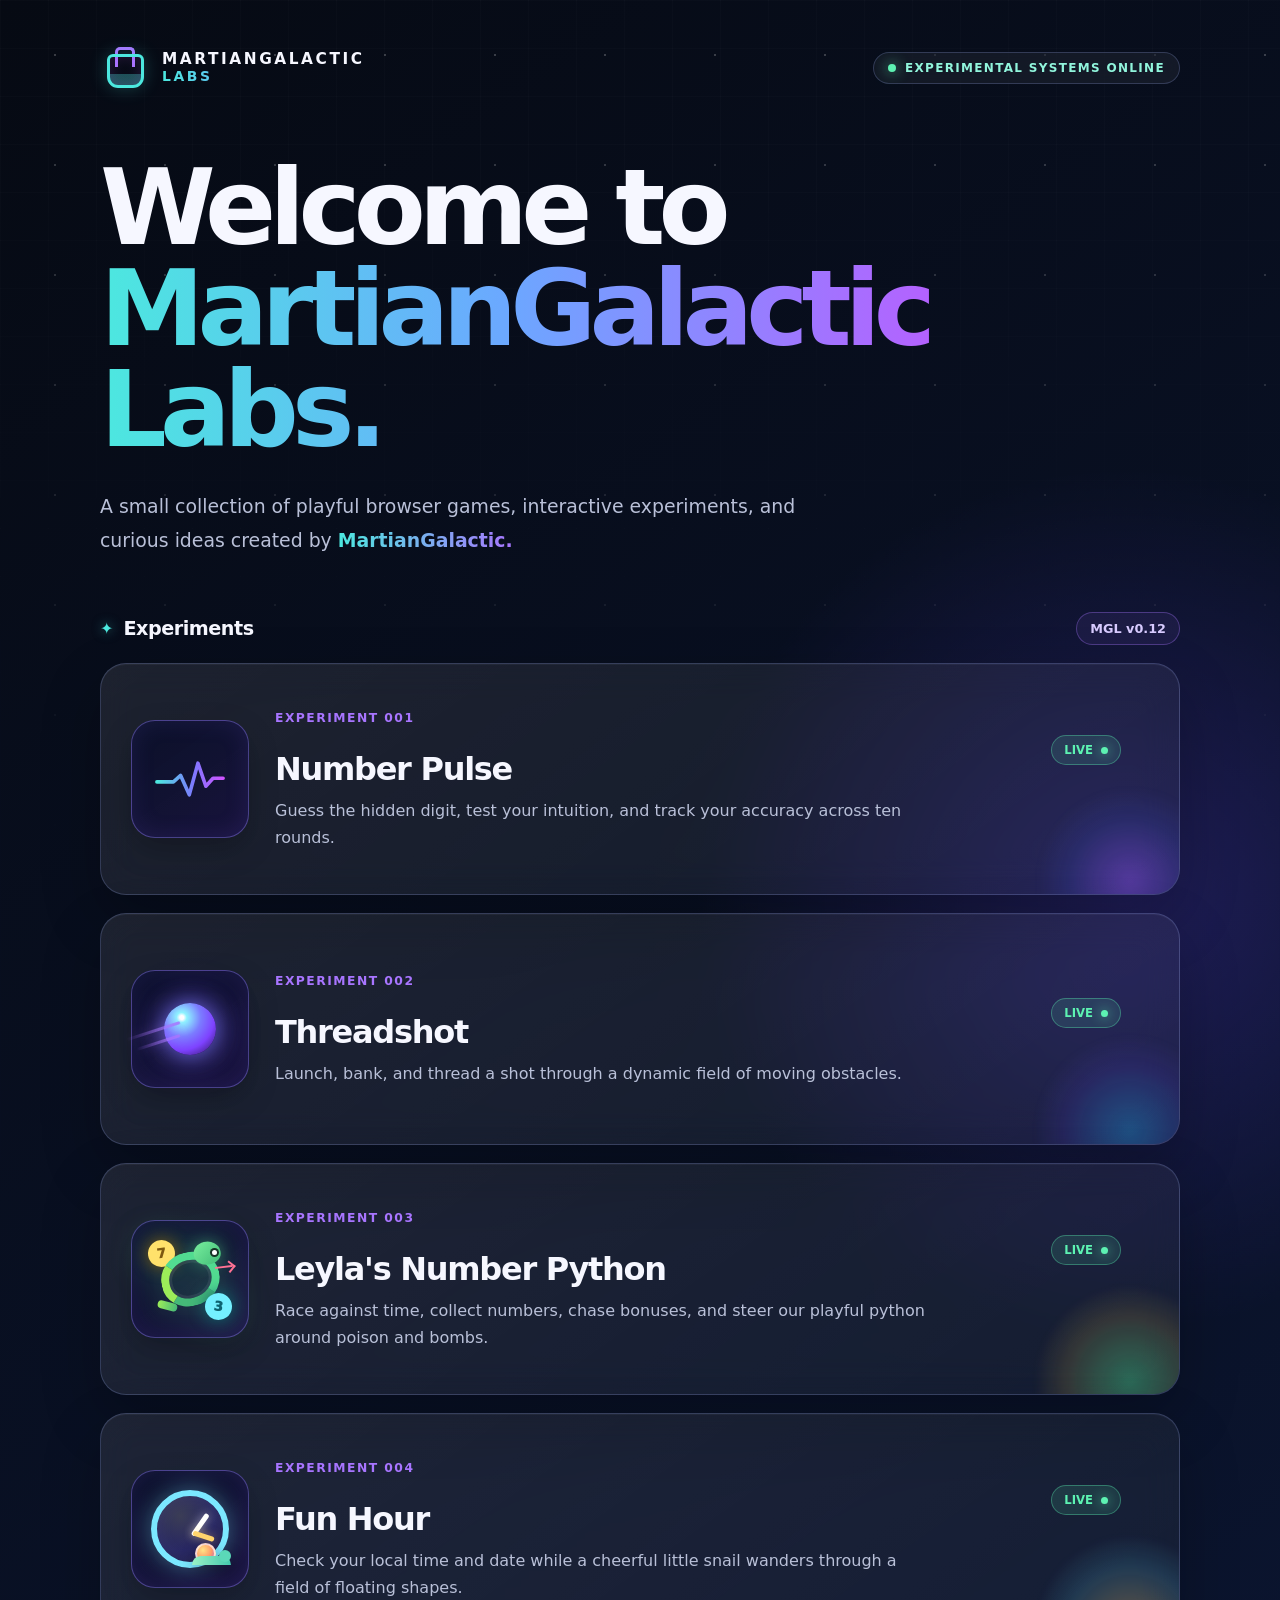
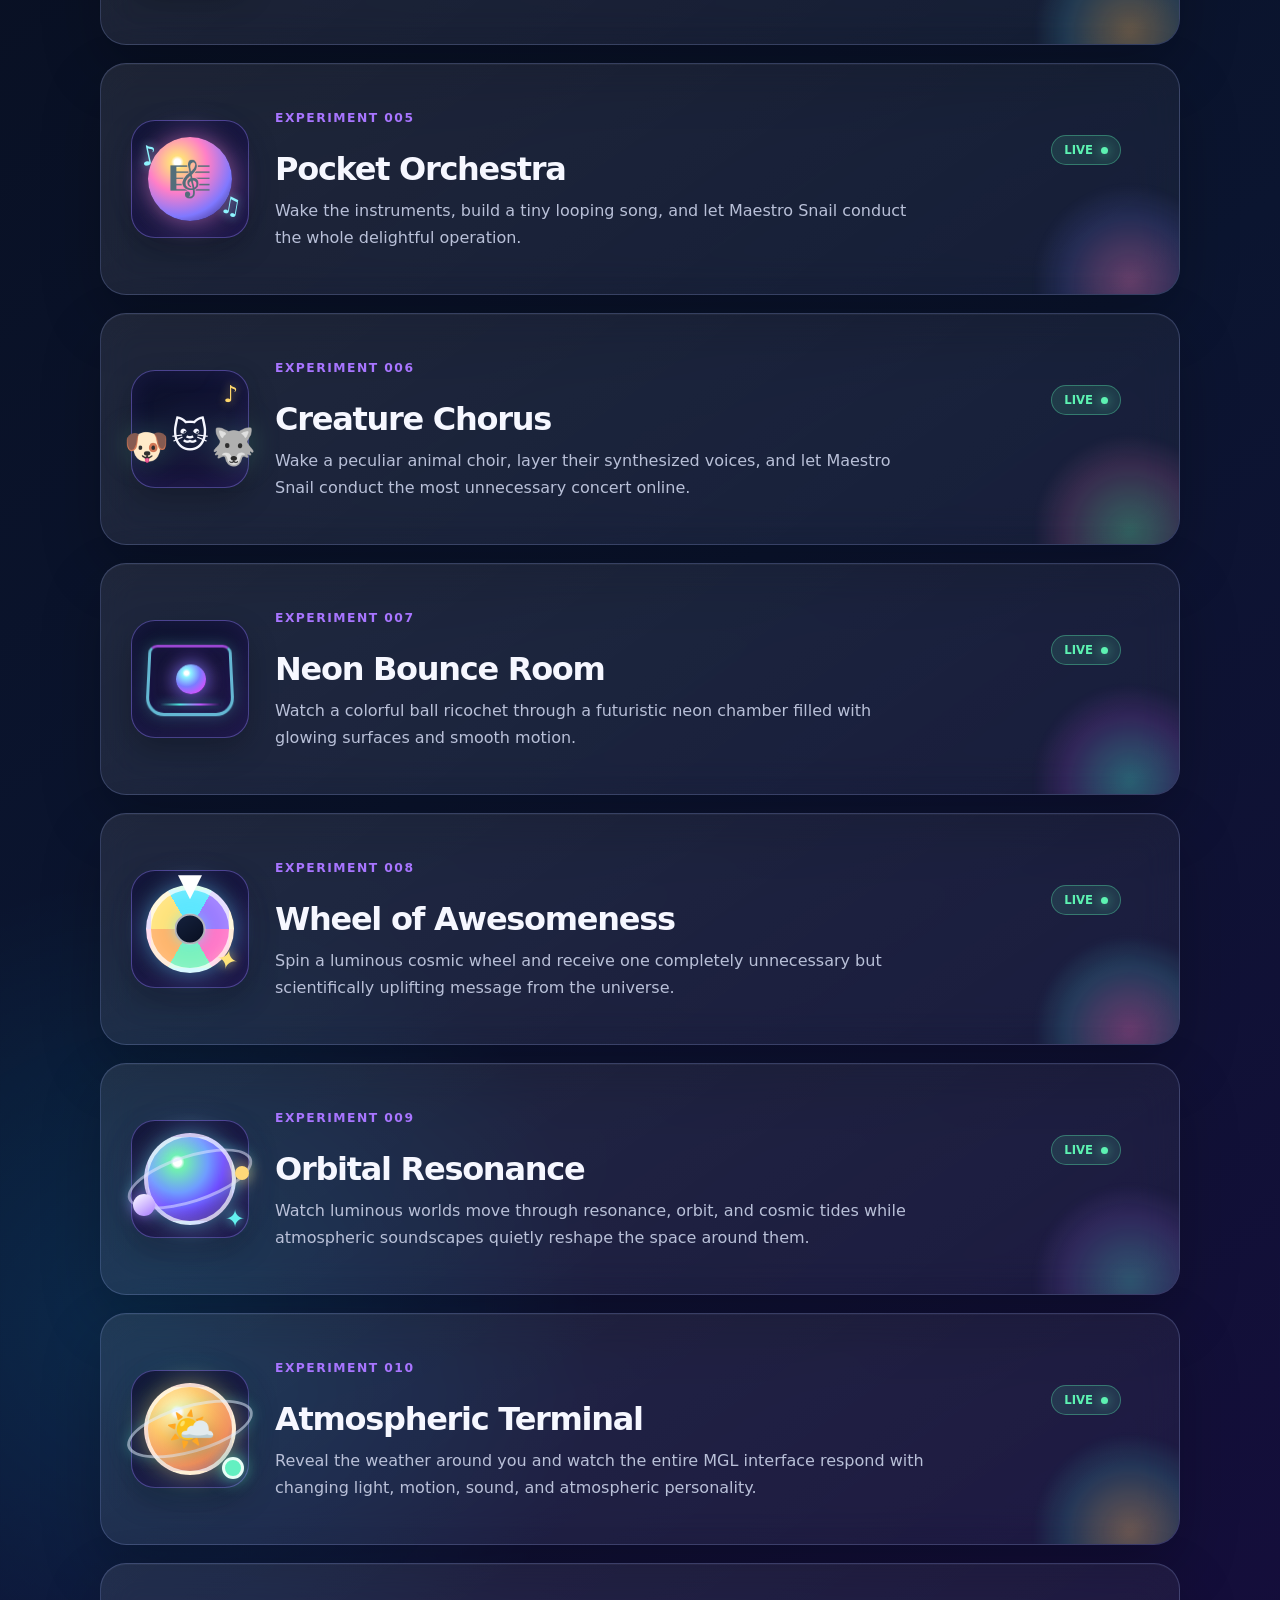
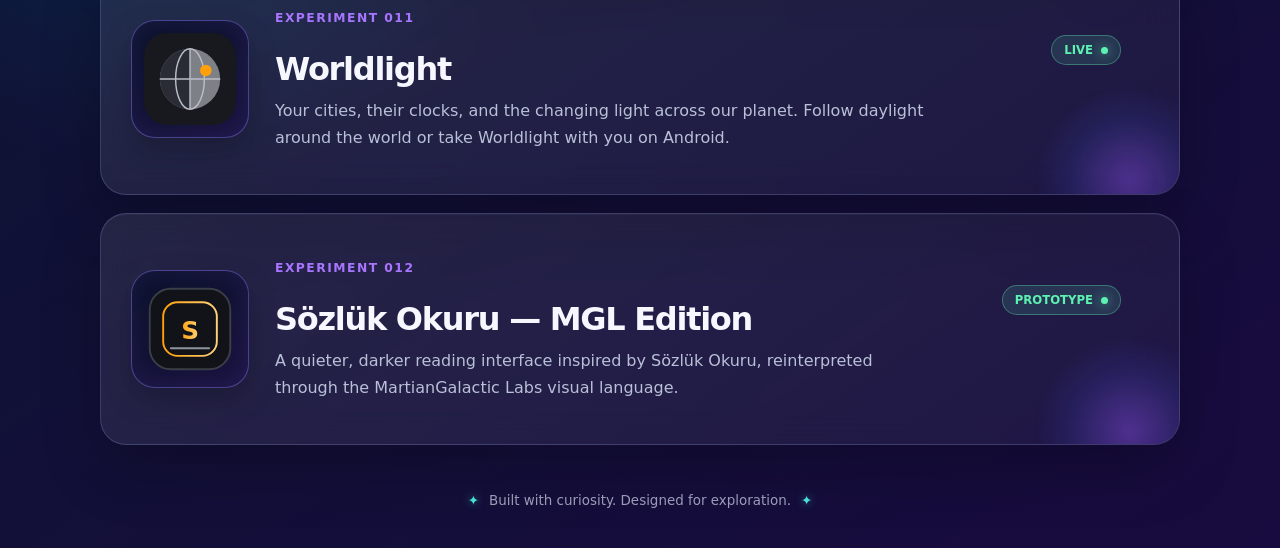
==== commit 4b20277b: "Publish Sözlük Okuru as Experiment 012" ====
--- a/index.html
+++ b/index.html
@@ -1020,7 +1020,7 @@
           <h2 id="experiments-title">Experiments</h2>
         </div>
 
-        <span class="version">MGL v0.11</span>
+        <span class="version">MGL v0.12</span>
       </div>
 
       <div class="games">
@@ -1257,6 +1257,21 @@
           </div>
         </a>
 
+        <a class="game-card" href="./experiments/sozluk-okuru/" aria-label="Open Sözlük Okuru — MGL Edition">
+          <div class="game-icon" aria-hidden="true">
+            <img src="./experiments/sozluk-okuru/icon.svg" width="92" height="92" alt="">
+          </div>
+          <div class="game-content">
+            <span class="game-number">Experiment 012</span>
+            <span class="tag">Prototype</span>
+            <h3>Sözlük Okuru — MGL Edition</h3>
+            <p>
+              A quieter, darker reading interface inspired by Sözlük Okuru,
+              reinterpreted through the MartianGalactic Labs visual language.
+            </p>
+          </div>
+        </a>
+
 
       </div>
     </section>
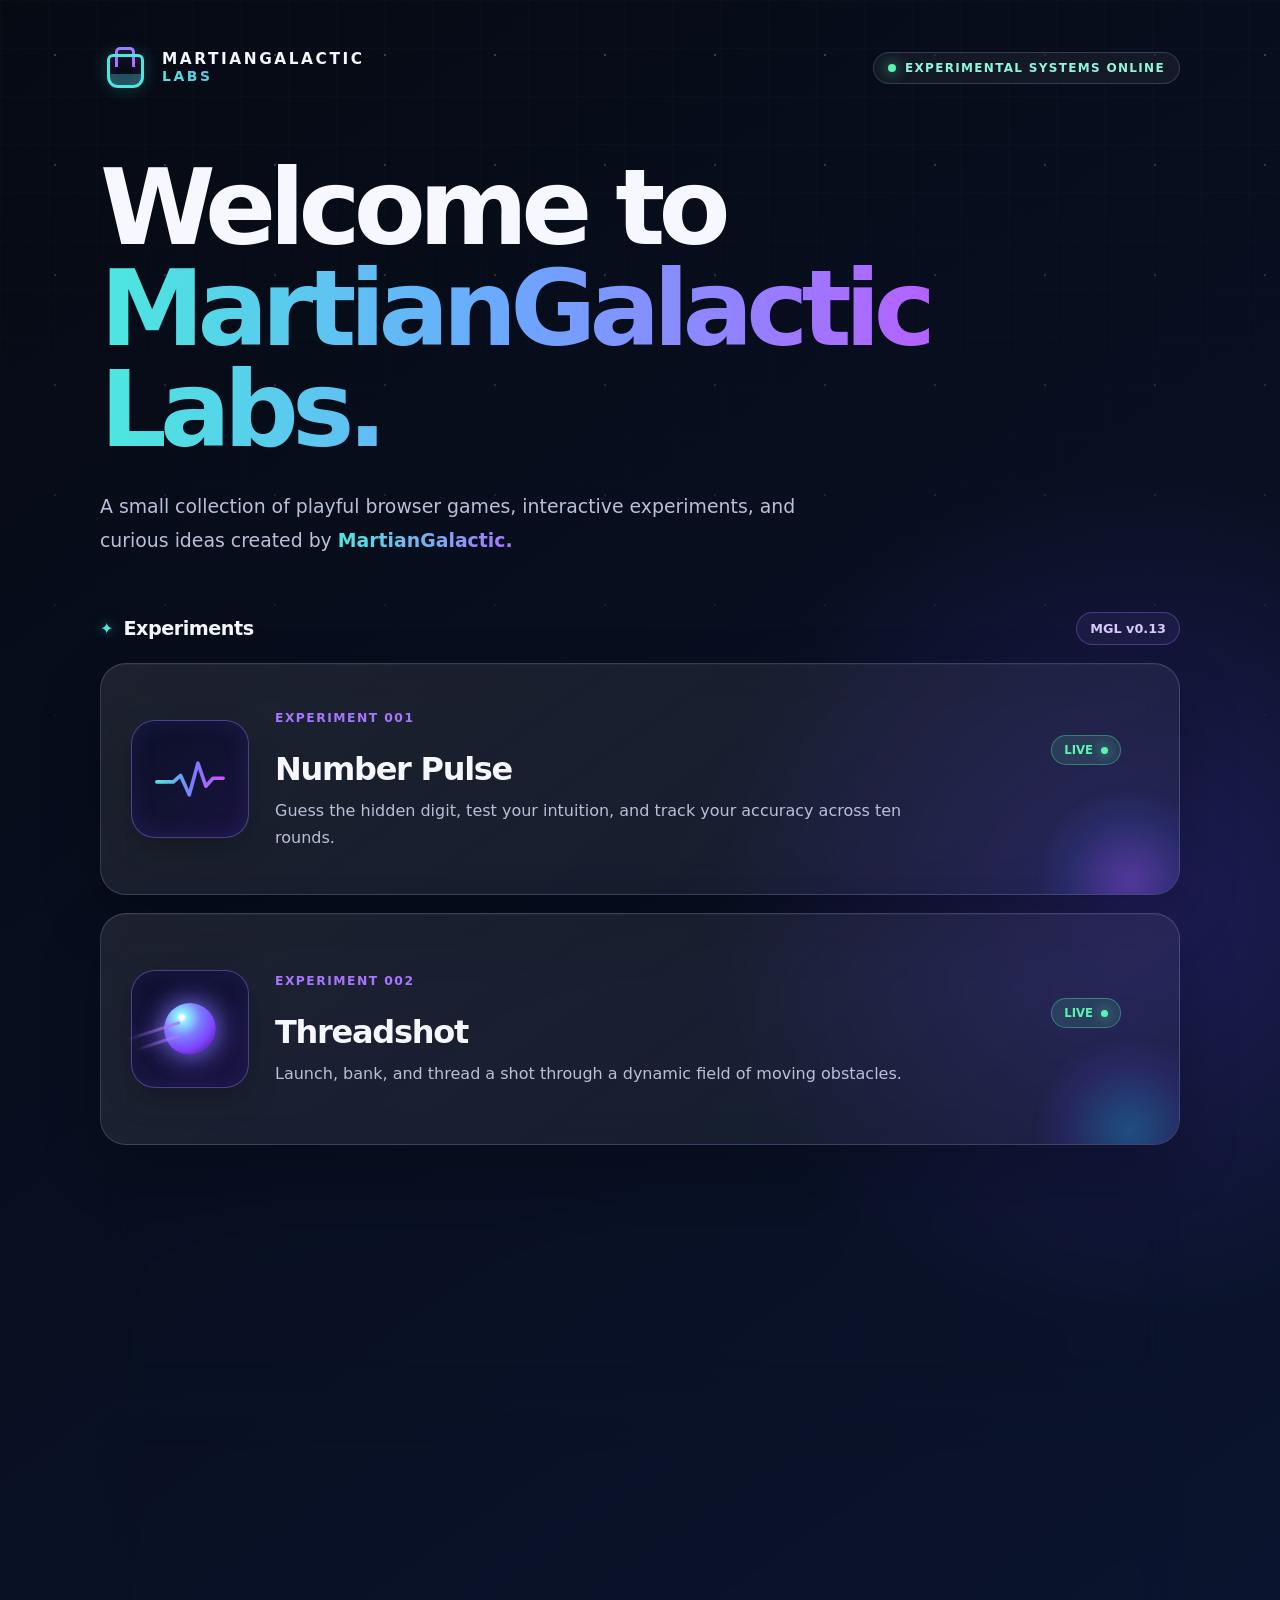
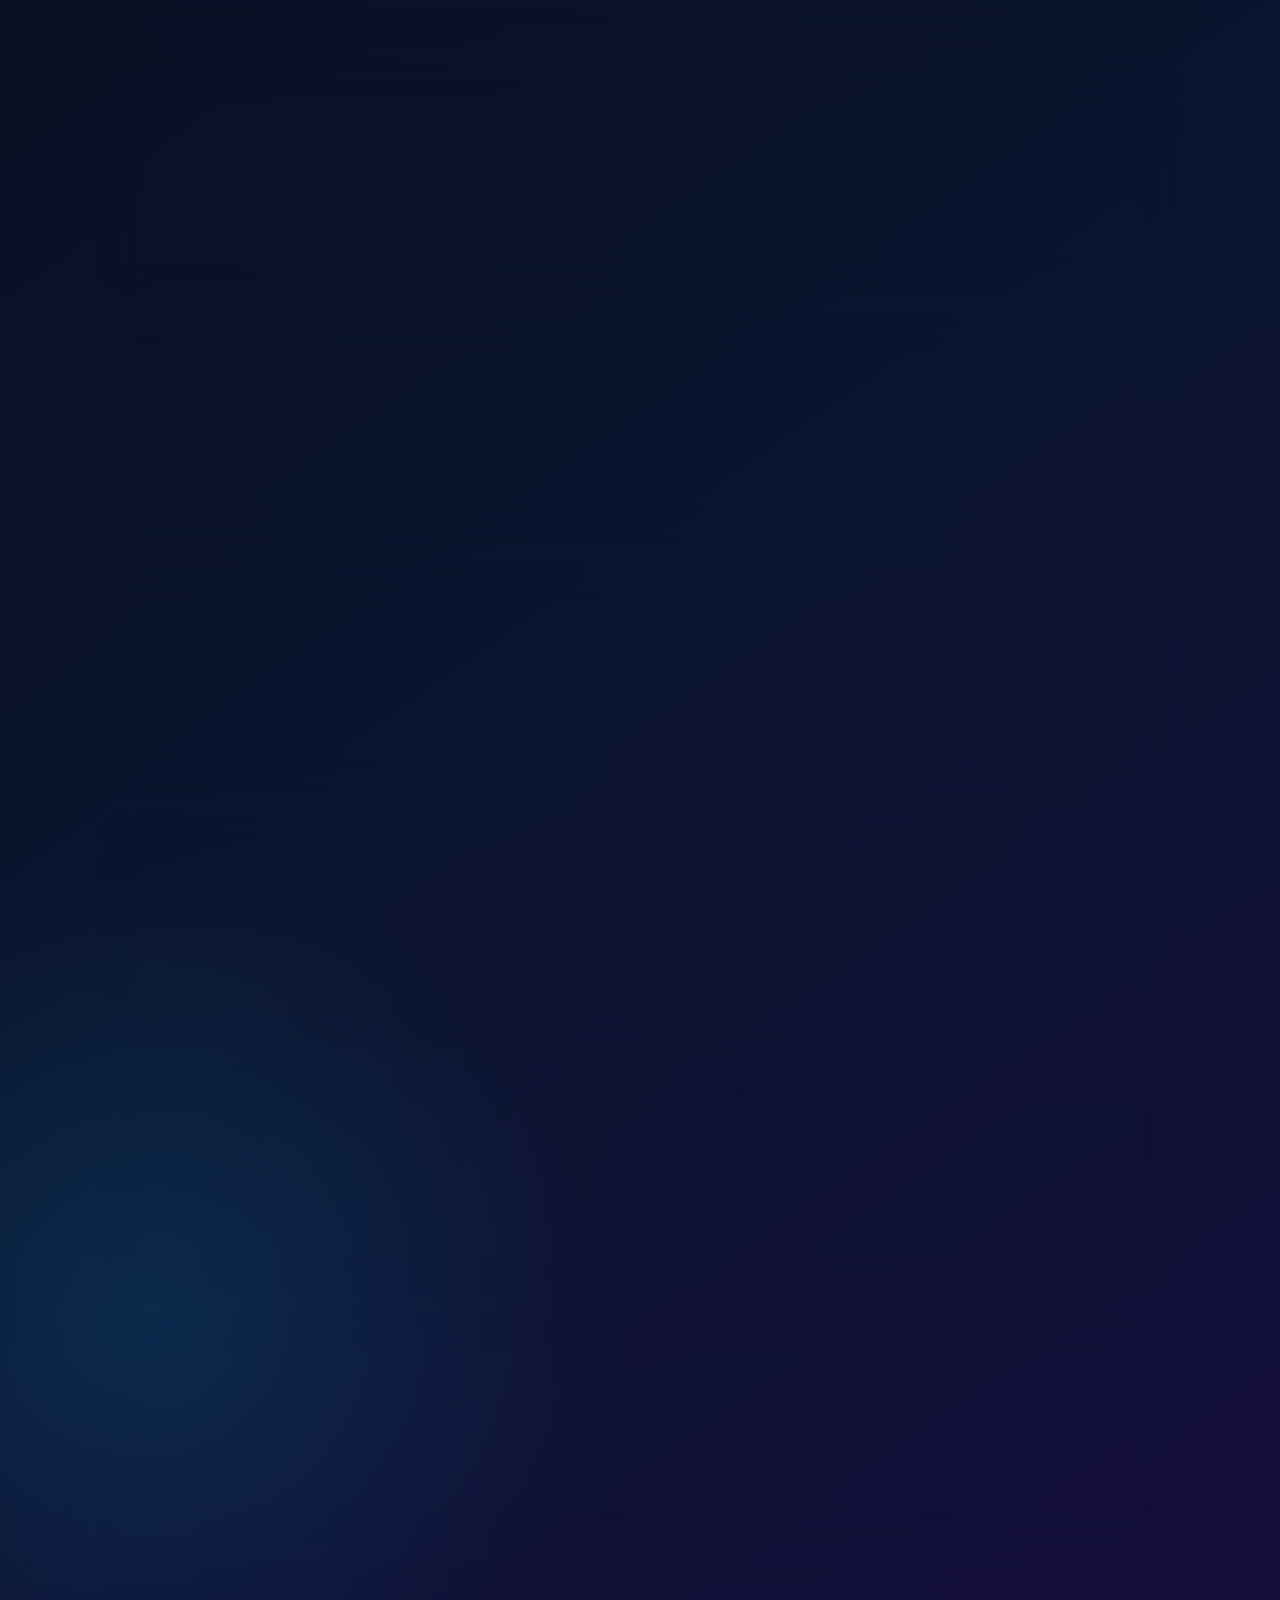
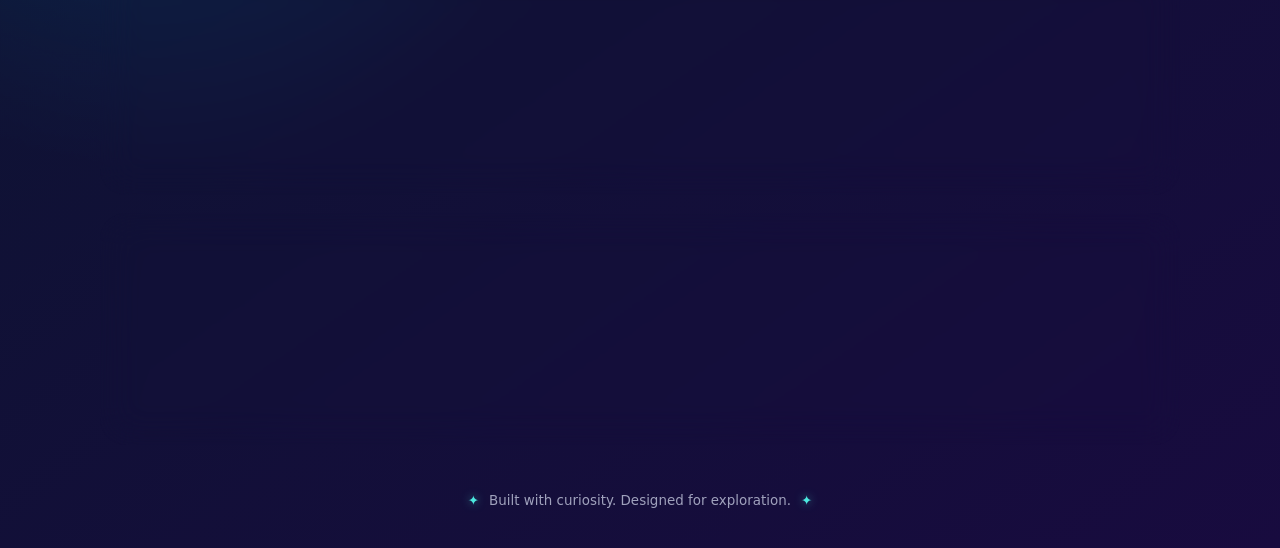
==== commit a11ded46: "Promote Sözlük Okuru MGL Edition to Live" ====
--- a/index.html
+++ b/index.html
@@ -1020,7 +1020,7 @@
           <h2 id="experiments-title">Experiments</h2>
         </div>
 
-        <span class="version">MGL v0.12</span>
+        <span class="version">MGL v0.13</span>
       </div>
 
       <div class="games">
@@ -1263,10 +1263,10 @@
           </div>
           <div class="game-content">
             <span class="game-number">Experiment 012</span>
-            <span class="tag">Prototype</span>
+            <span class="tag">Live</span>
             <h3>Sözlük Okuru — MGL Edition</h3>
             <p>
-              A quieter, darker reading interface inspired by Sözlük Okuru,
+              A live, read-only Sözlük reader powered by the mobile API,
               reinterpreted through the MartianGalactic Labs visual language.
             </p>
           </div>
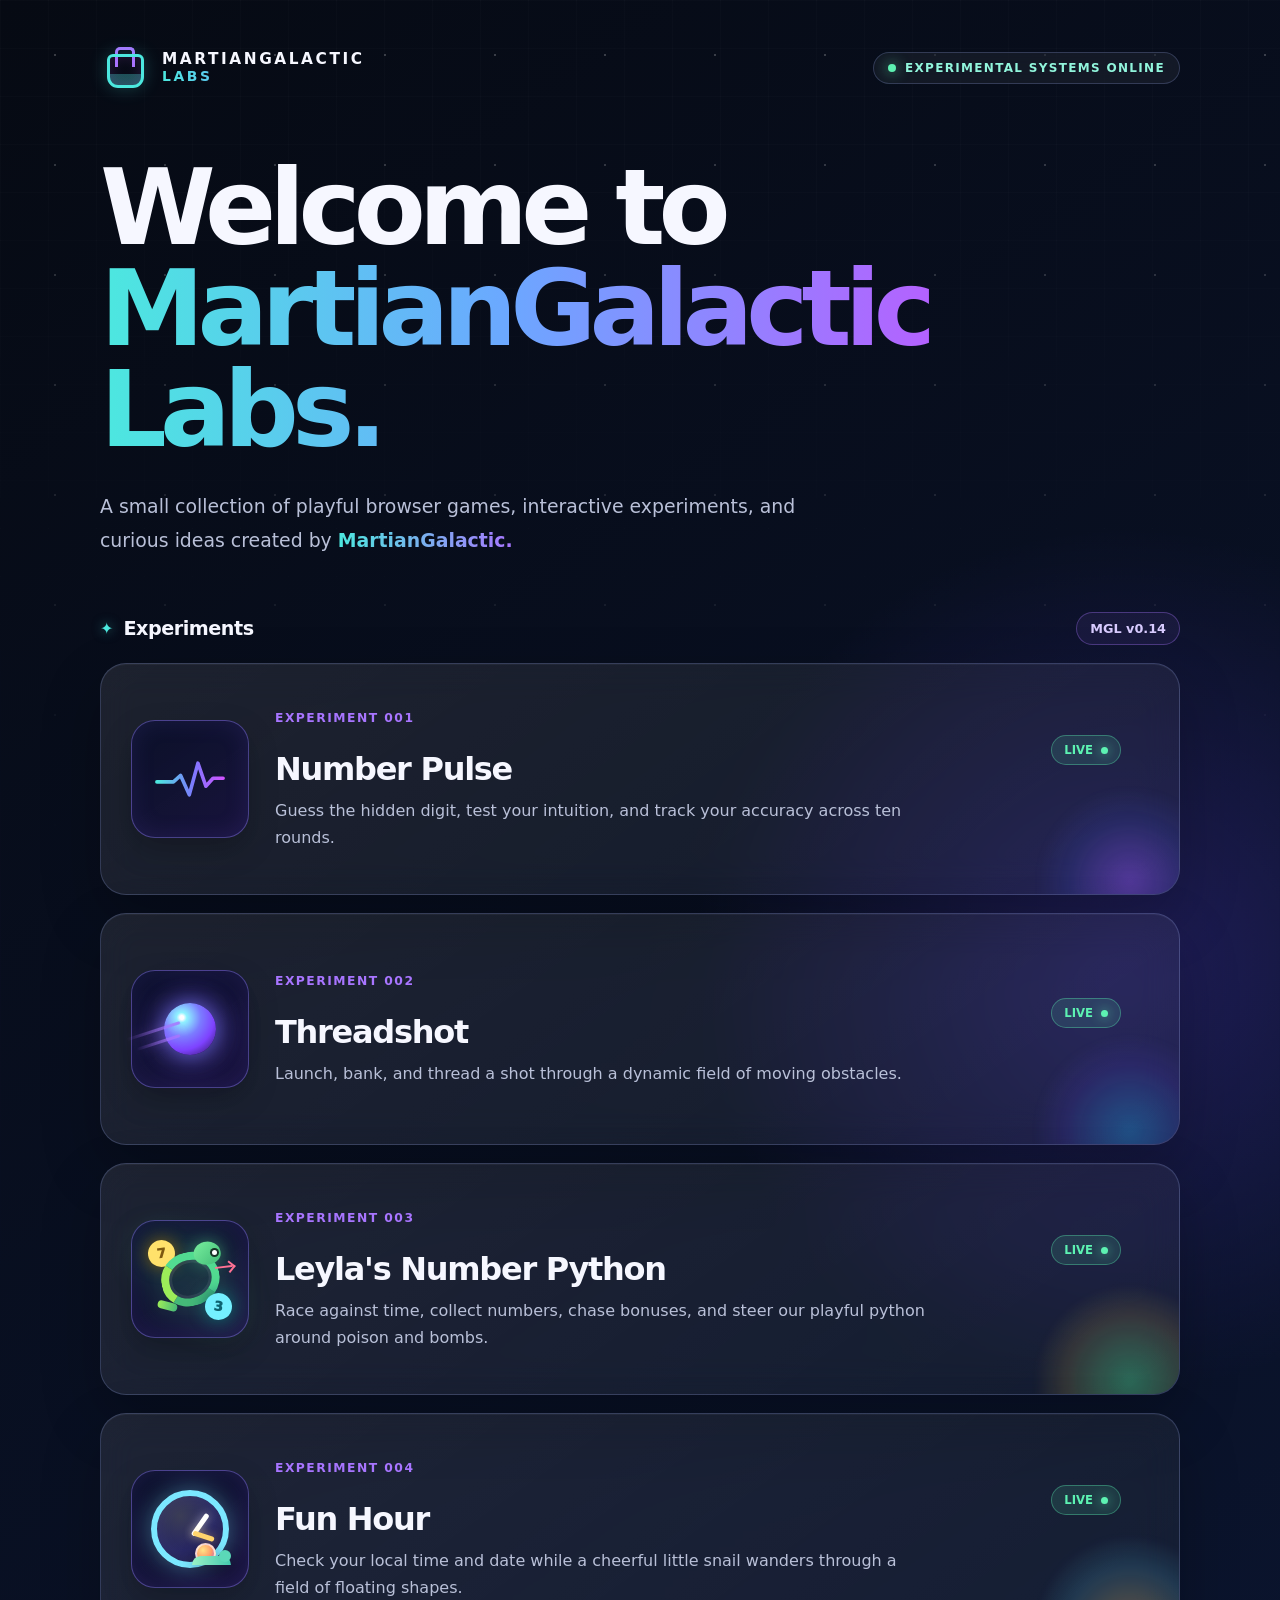
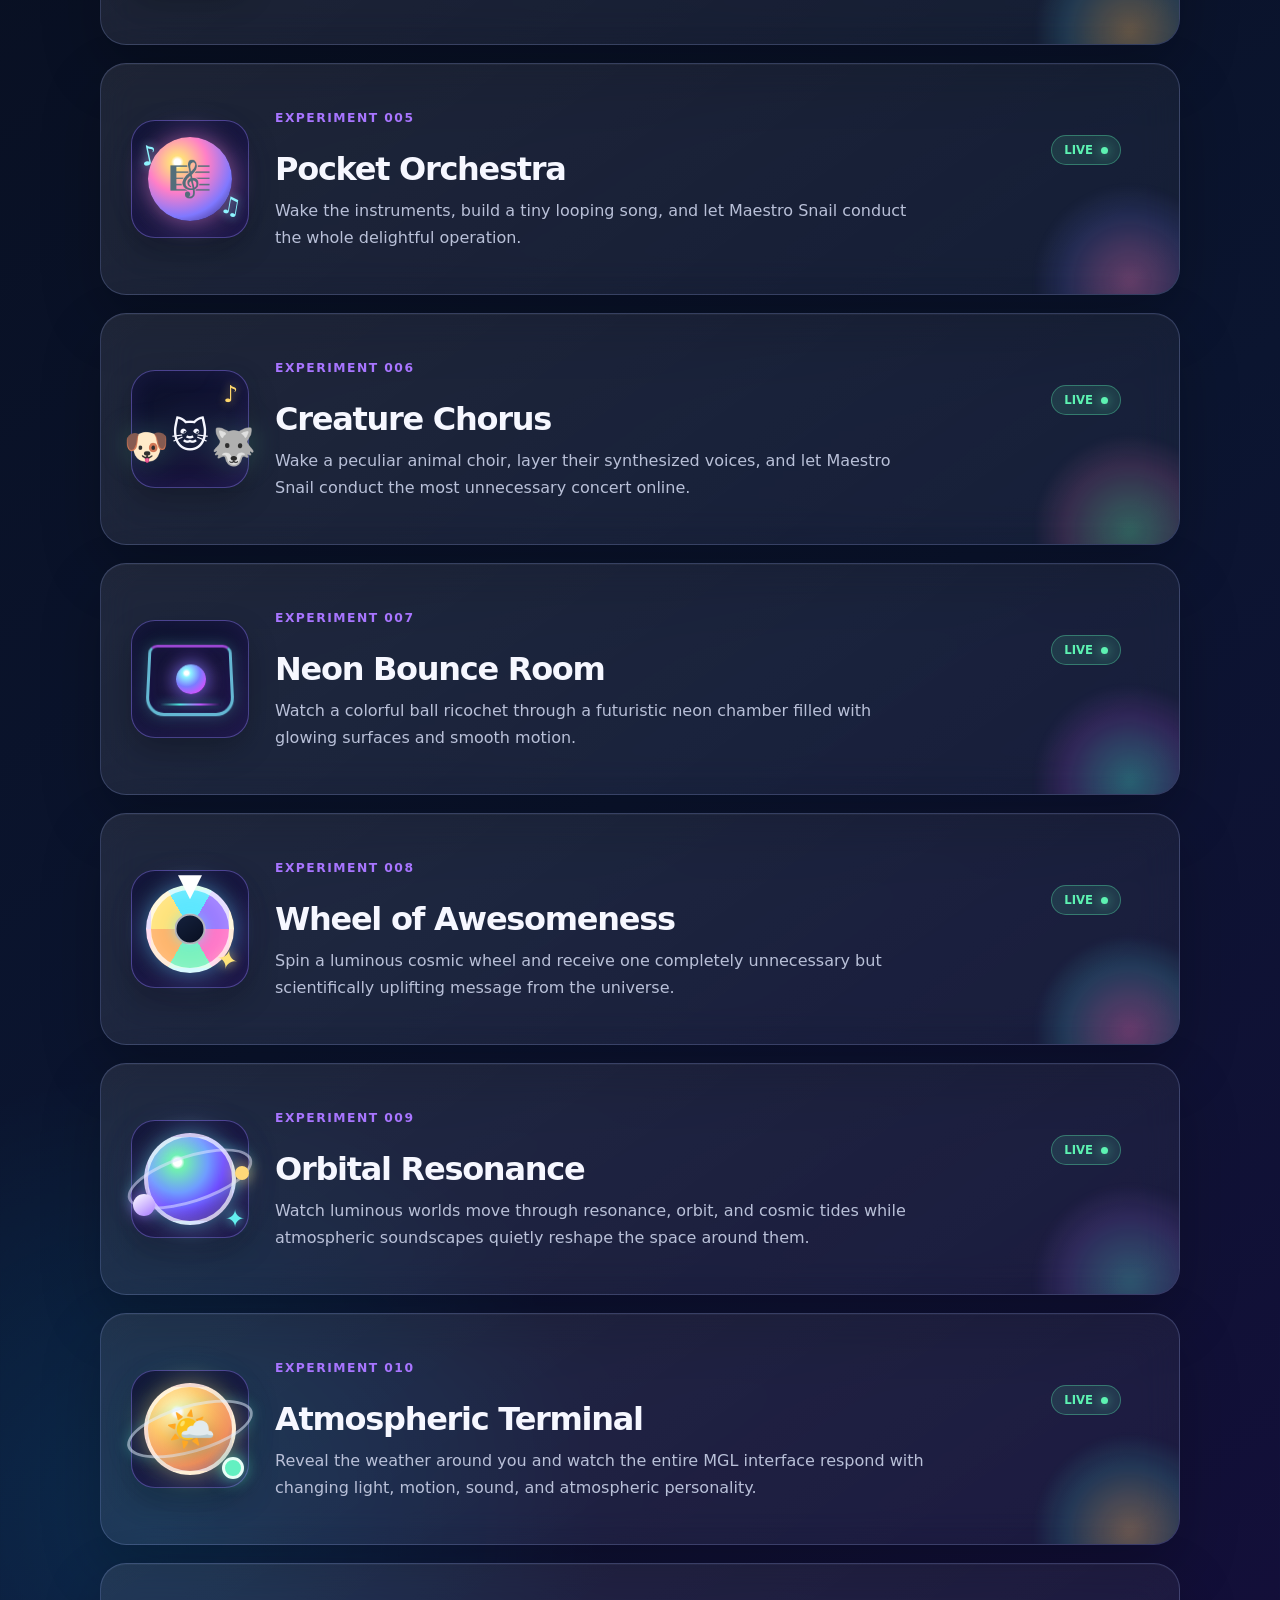
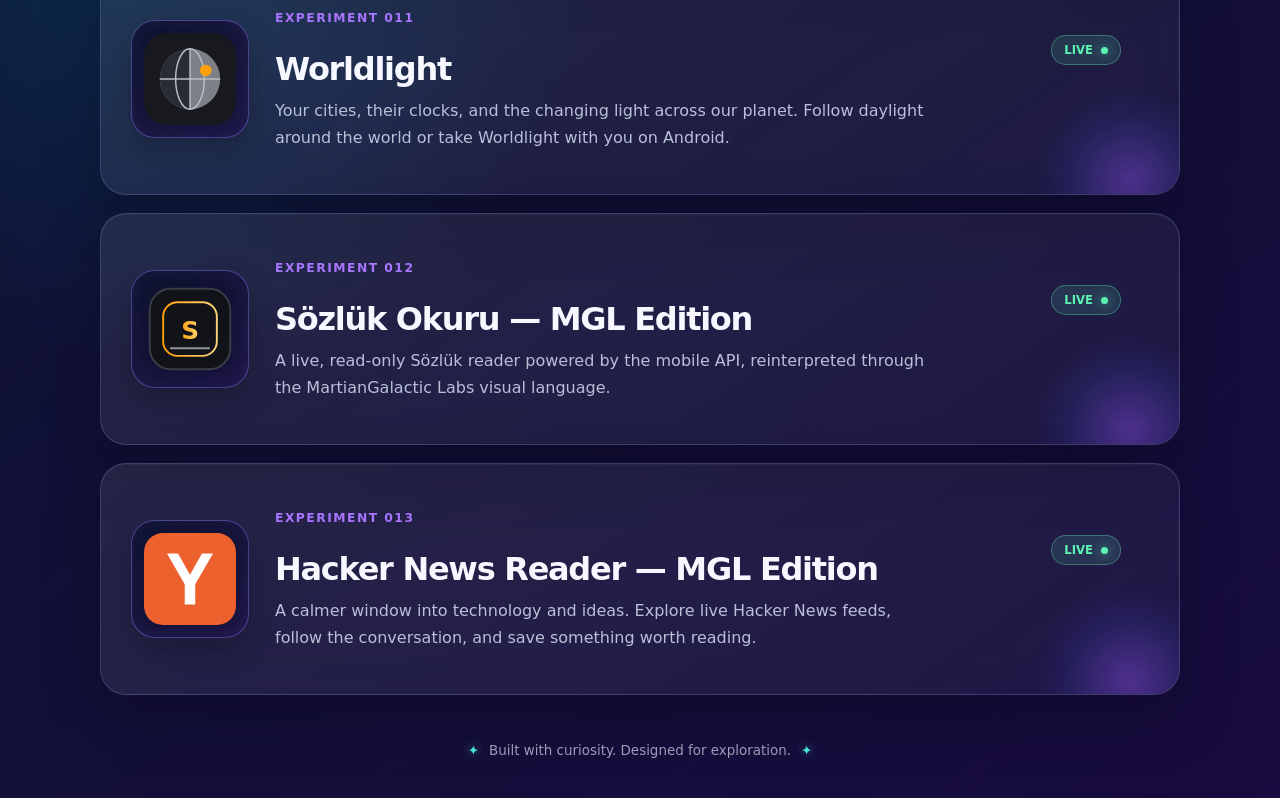
==== commit 343f6801: "Add Hacker News Reader MGL edition and homepage card" ====
--- a/index.html
+++ b/index.html
@@ -1020,7 +1020,7 @@
           <h2 id="experiments-title">Experiments</h2>
         </div>
 
-        <span class="version">MGL v0.13</span>
+        <span class="version">MGL v0.14</span>
       </div>
 
       <div class="games">
@@ -1272,6 +1272,18 @@
           </div>
         </a>
 
+        <a class="game-card" href="./experiments/hacker-news-reader/" aria-label="Open Hacker News Reader — MGL Edition">
+          <div class="game-icon" aria-hidden="true">
+            <img src="./experiments/hacker-news-reader/icon.svg" width="92" height="92" alt="">
+          </div>
+          <div class="game-content">
+            <span class="game-number">Experiment 013</span>
+            <span class="tag">Live</span>
+            <h3>Hacker News Reader — MGL Edition</h3>
+            <p>A calmer window into technology and ideas. Explore live Hacker News feeds,
+              follow the conversation, and save something worth reading.</p>
+          </div>
+        </a>
 
       </div>
     </section>
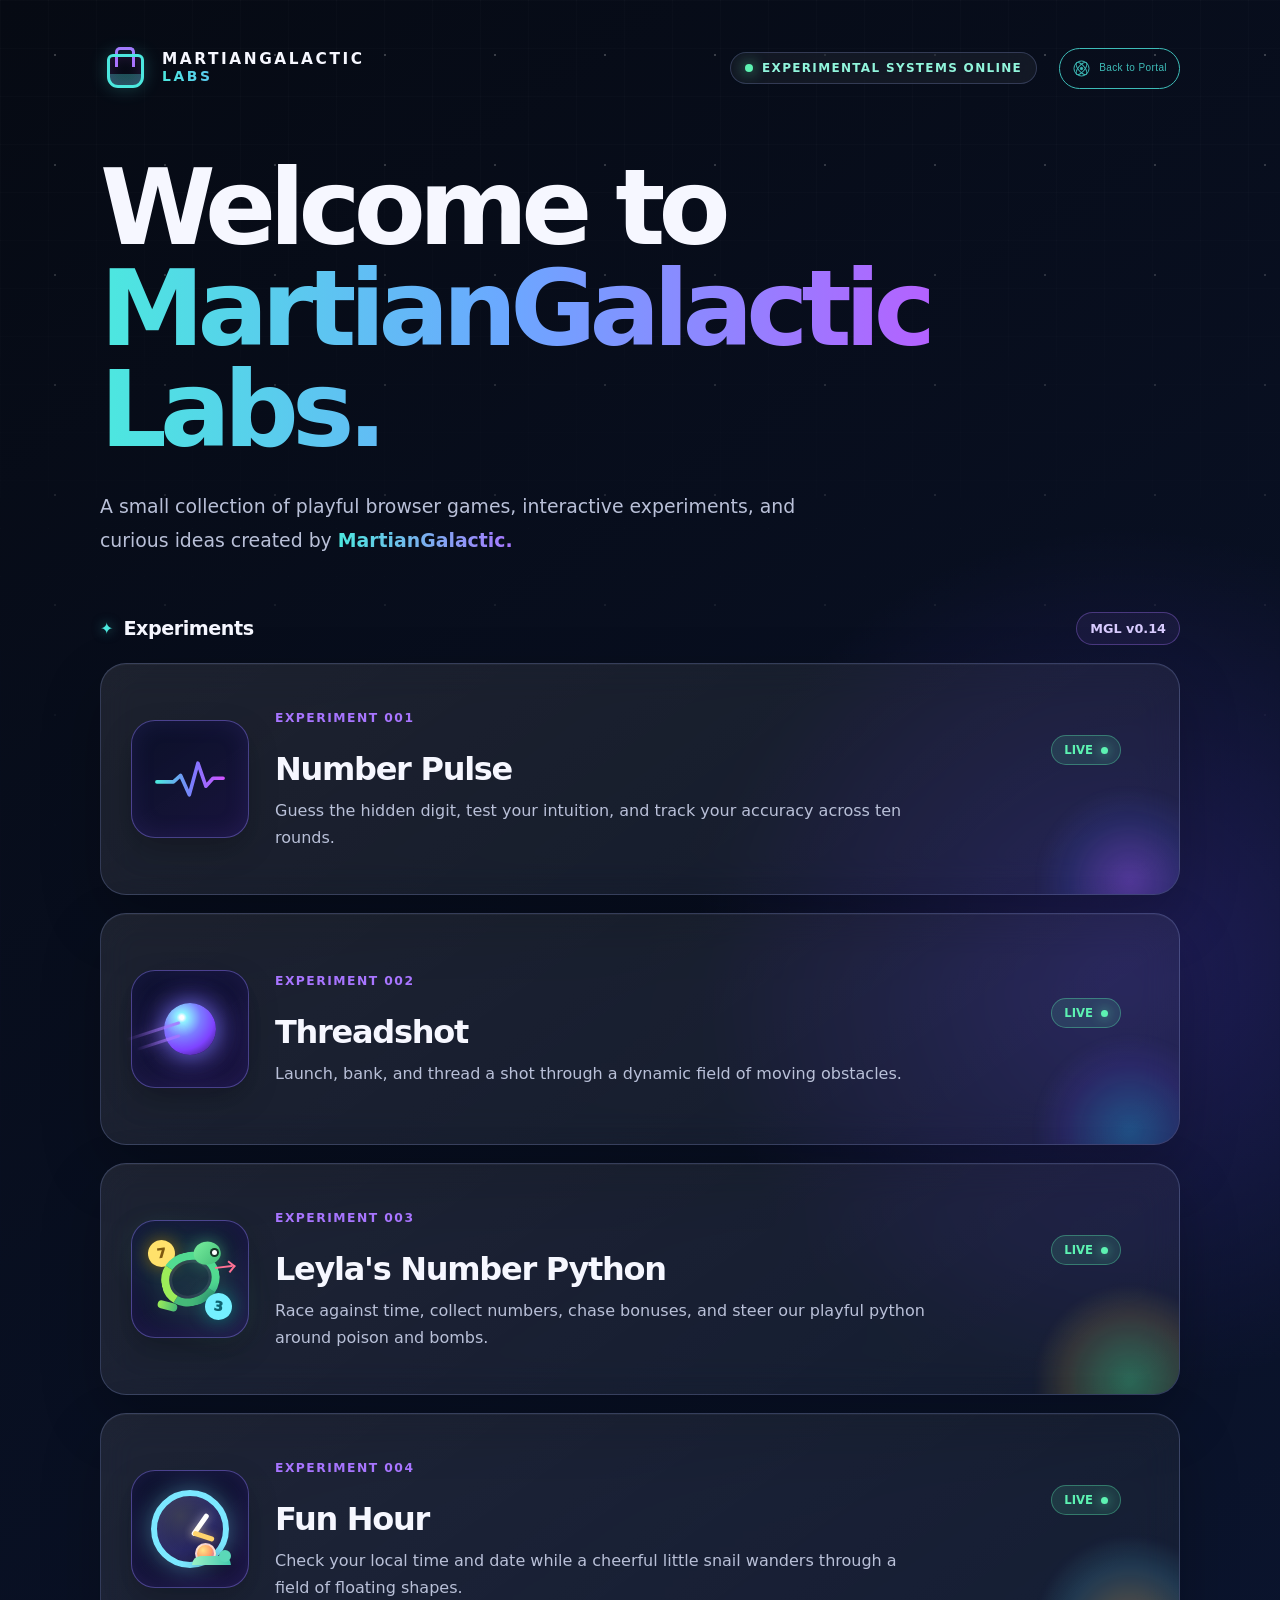
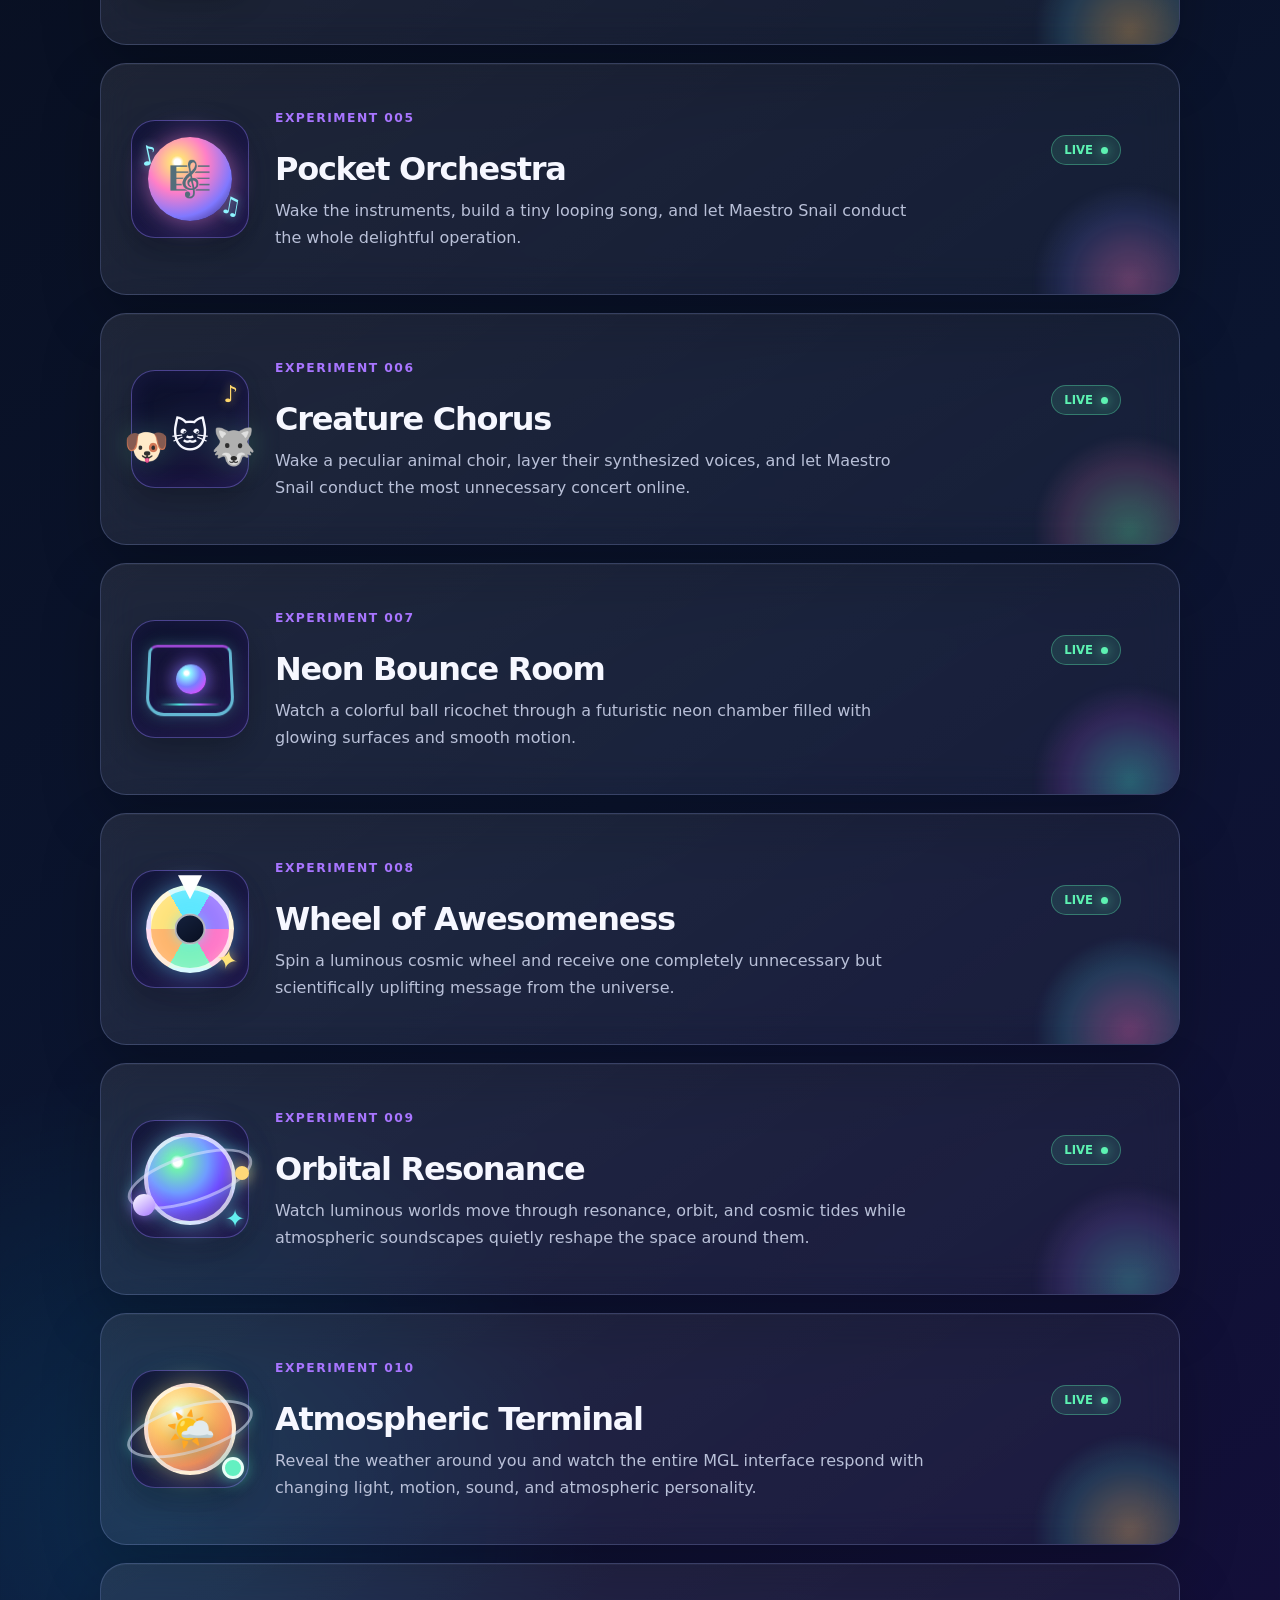
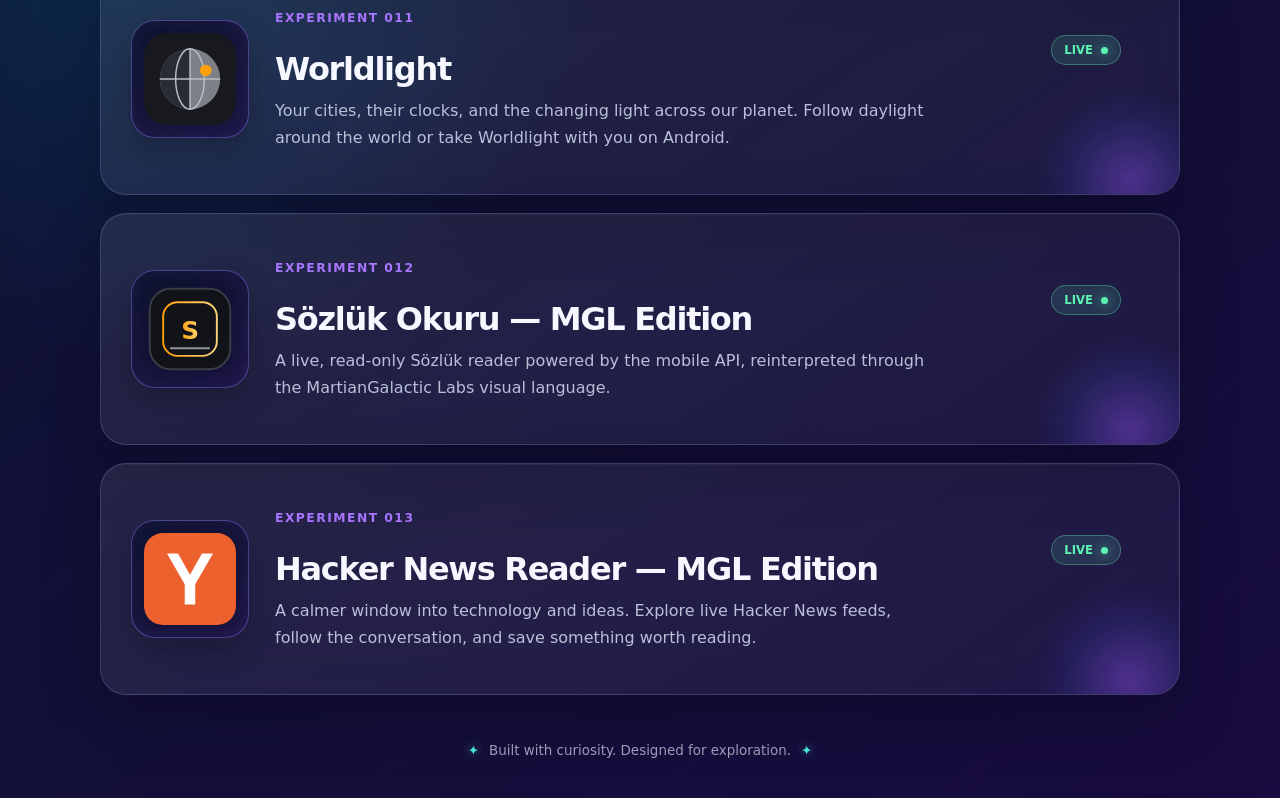
==== commit 12b5a594: "Add styled return link to InvestilogiUSA Portal" ====
--- a/index.html
+++ b/index.html
@@ -981,7 +981,8 @@
         transition:none!important;
       }
     }
-  </style>
+  .portal-return{display:inline-flex;align-items:center;gap:8px;flex-shrink:0;text-decoration:none;font:500 10px/1.2 Arial,Helvetica,sans-serif;letter-spacing:.04em;padding:10px 12px;border:1px solid currentColor;border-radius:24px;opacity:.8;transition:opacity .2s,background .2s}.portal-return:hover{opacity:1;background:#ffffff0c}.portal-return:focus-visible{outline:2px solid currentColor;outline-offset:4px}.portal-return svg{flex-shrink:0}.topbar-right{display:flex;align-items:center;justify-content:flex-end;gap:22px;flex-wrap:wrap}.portal-return{color:var(--cyan)}@media(max-width:760px){.topbar-right{gap:12px;justify-content:flex-start}}@media(max-width:520px){.topbar-right{width:100%;justify-content:space-between}.topbar-right .eyebrow{font-size:8px;letter-spacing:.08em}.portal-return{font-size:9px;padding:8px 10px}}
+</style>
 </head>
 <body>
   <main class="page">
@@ -994,10 +995,10 @@
         </div>
       </div>
 
-      <div class="eyebrow">
+<div class="topbar-right">      <div class="eyebrow">
         <span class="status-dot"></span>
         Experimental systems online
-      </div>
+      </div><a class="portal-return" href="https://portal.investilogiusa.com/" aria-label="Back to InvestilogiUSA Portal"><svg viewBox="0 0 24 24" width="19" height="19" fill="none" stroke="currentColor" stroke-width="1.25" aria-hidden="true"><circle cx="12" cy="12" r="9.5"/><ellipse cx="12" cy="12" rx="4" ry="9.5" transform="rotate(40 12 12)"/><ellipse cx="12" cy="12" rx="4" ry="9.5" transform="rotate(-40 12 12)"/><circle cx="12" cy="12" r="1.5" fill="currentColor"/></svg><span>Back to Portal</span></a></div>
     </header>
 
     <section class="hero">
@@ -1294,3 +1295,4 @@
   </main>
 </body>
 </html>
+
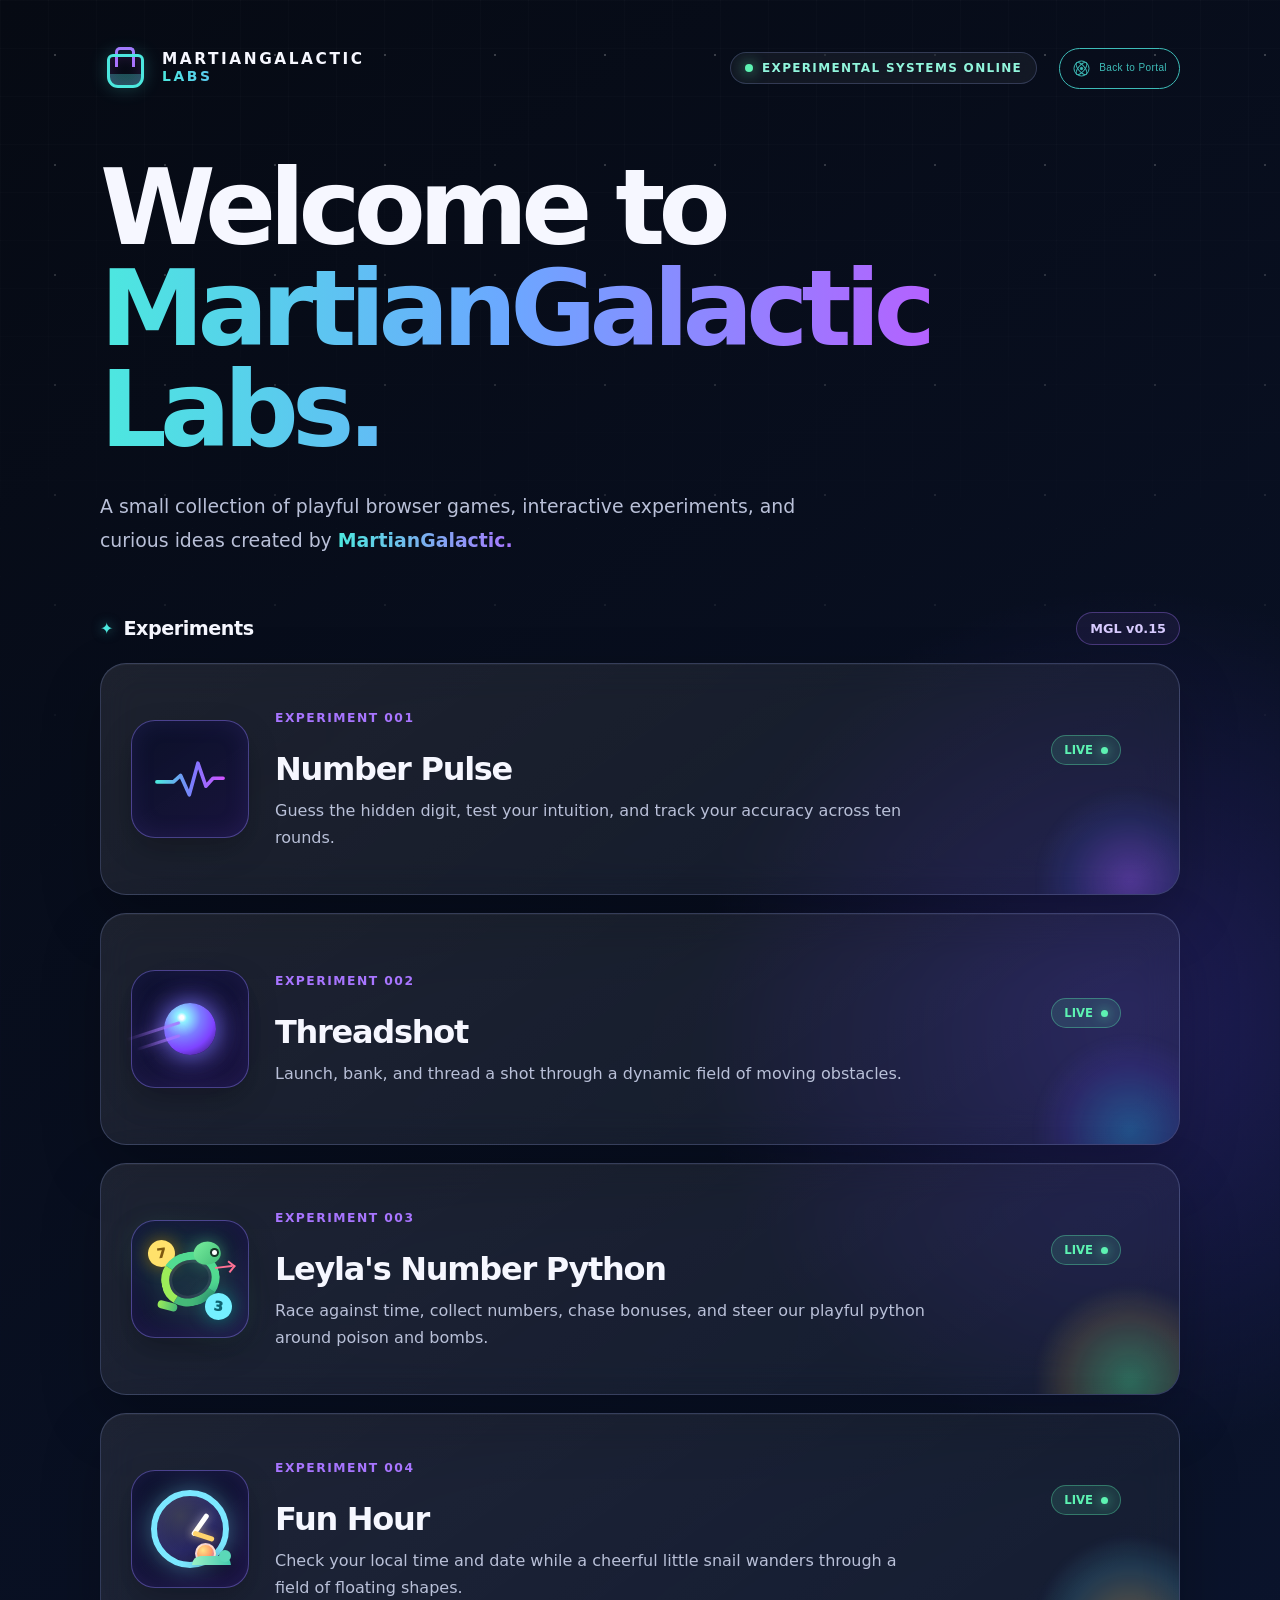
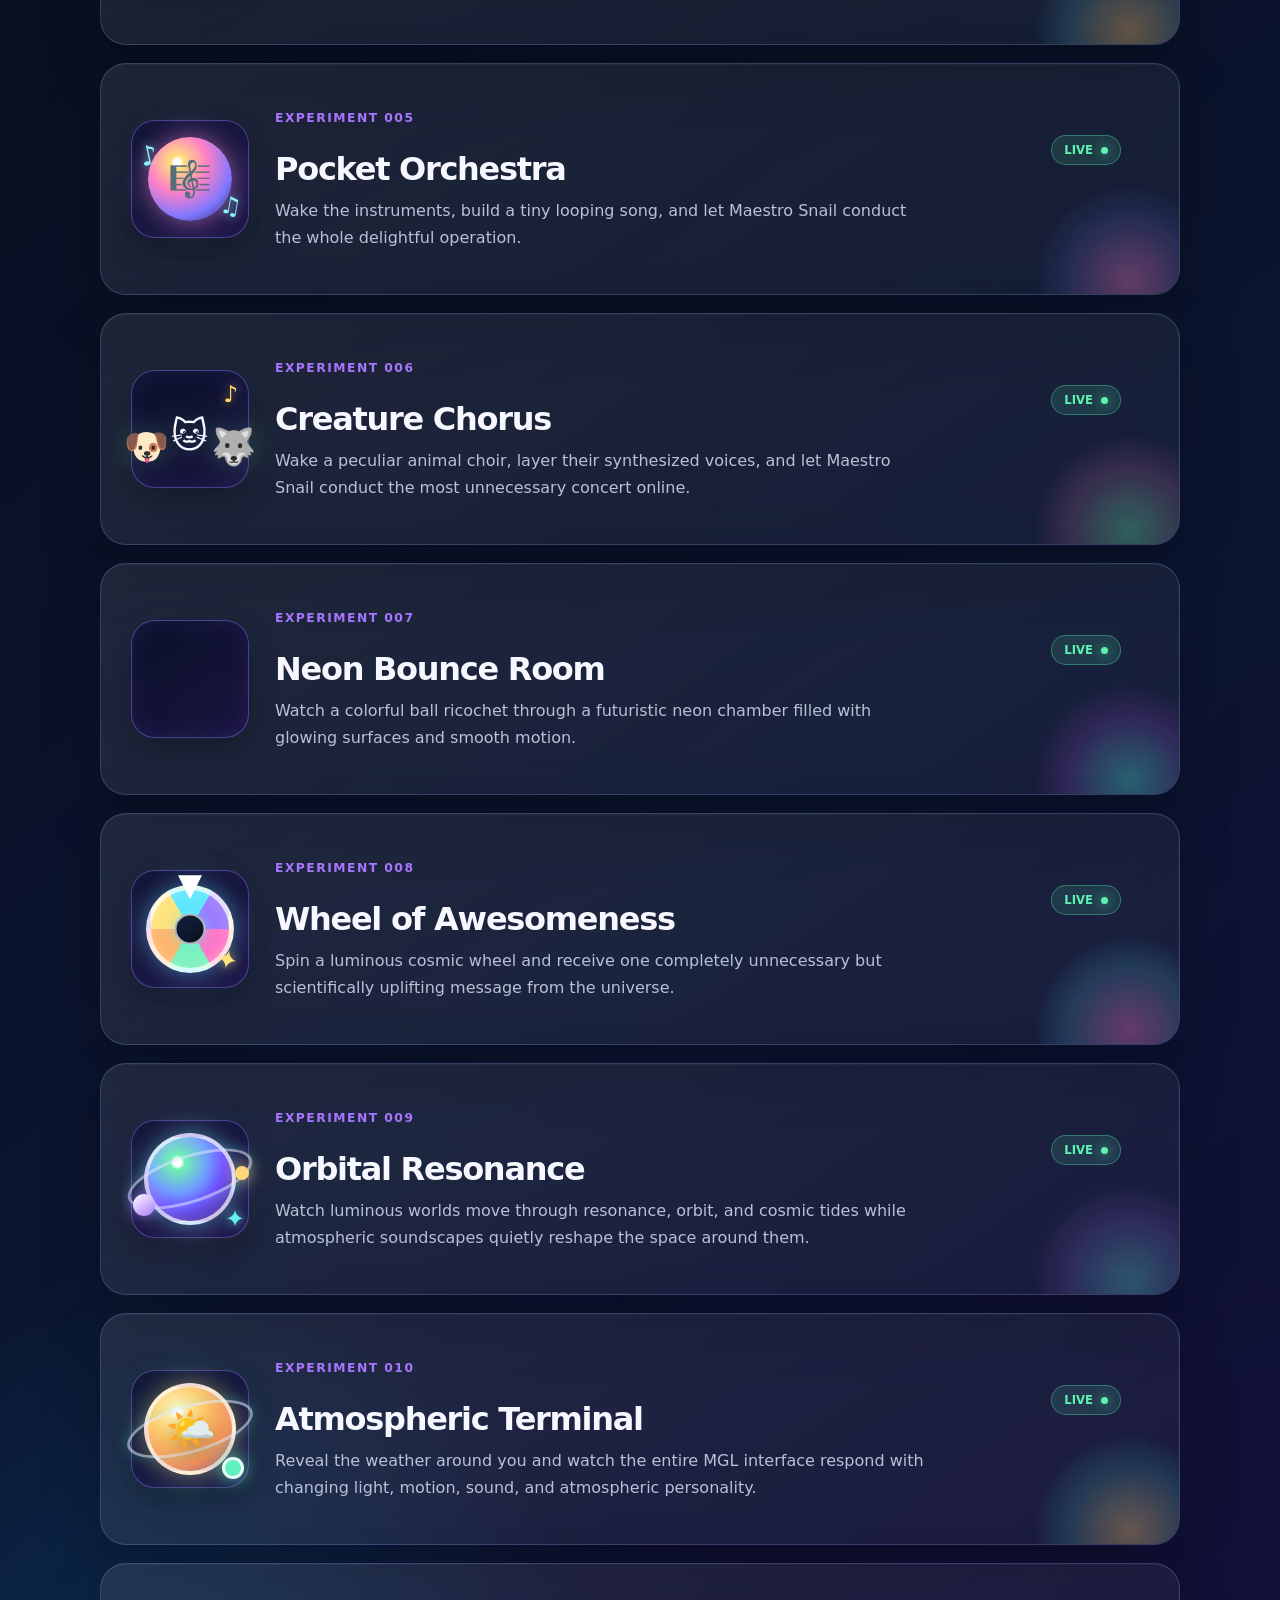
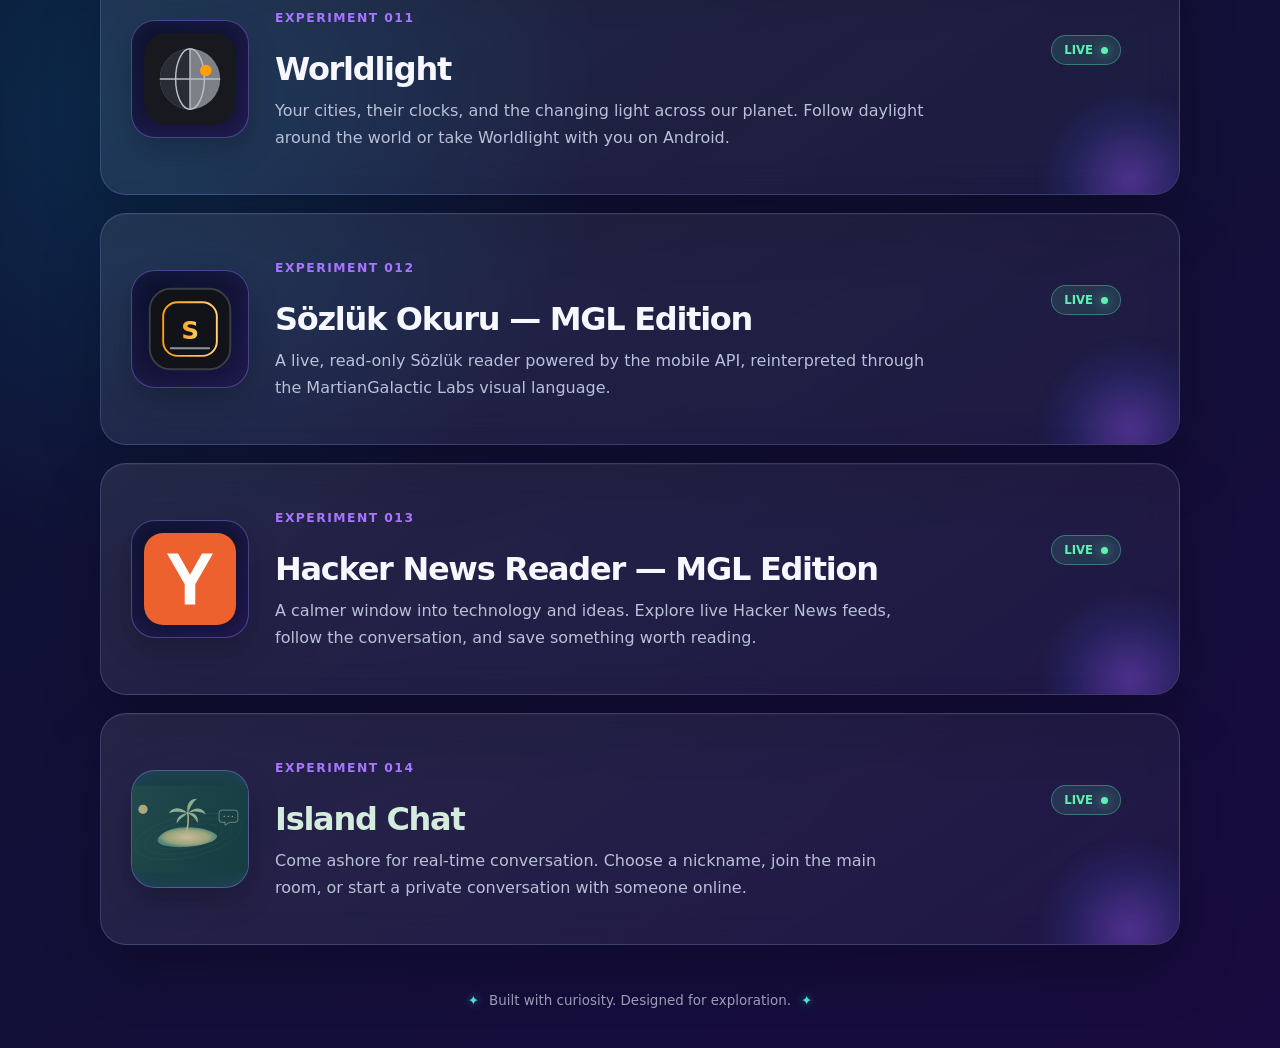
==== commit a501eaee: "Introduce Island Chat as experiment 014" ====
--- a/index.html
+++ b/index.html
@@ -982,6 +982,7 @@
       }
     }
   .portal-return{display:inline-flex;align-items:center;gap:8px;flex-shrink:0;text-decoration:none;font:500 10px/1.2 Arial,Helvetica,sans-serif;letter-spacing:.04em;padding:10px 12px;border:1px solid currentColor;border-radius:24px;opacity:.8;transition:opacity .2s,background .2s}.portal-return:hover{opacity:1;background:#ffffff0c}.portal-return:focus-visible{outline:2px solid currentColor;outline-offset:4px}.portal-return svg{flex-shrink:0}.topbar-right{display:flex;align-items:center;justify-content:flex-end;gap:22px;flex-wrap:wrap}.portal-return{color:var(--cyan)}@media(max-width:760px){.topbar-right{gap:12px;justify-content:flex-start}}@media(max-width:520px){.topbar-right{width:100%;justify-content:space-between}.topbar-right .eyebrow{font-size:8px;letter-spacing:.08em}.portal-return{font-size:9px;padding:8px 10px}}
+.island-icon{overflow:hidden;border-radius:24px;background:#173f43;aspect-ratio:1}.island-icon .island-scene{width:150%;height:100%;max-width:none;flex-shrink:0}.island-chat:hover{border-color:#9bc8ad}.island-chat .game-content h3{color:#d4ecdc}
 </style>
 </head>
 <body>
@@ -1021,7 +1022,7 @@
           <h2 id="experiments-title">Experiments</h2>
         </div>
 
-        <span class="version">MGL v0.14</span>
+        <span class="version">MGL v0.15</span>
       </div>
 
       <div class="games">
@@ -1286,6 +1287,11 @@
           </div>
         </a>
 
+
+        <a class="game-card island-chat" href="https://island.investilogiusa.com/" aria-label="Open Island Chat">
+          <div class="game-icon island-icon" aria-hidden="true"><svg class="island-scene" viewBox="0 0 600 300" fill="none" aria-hidden="true"><defs><linearGradient id="sea" x2="600" y2="300" gradientUnits="userSpaceOnUse"><stop stop-color="#244c4d"/><stop offset="1" stop-color="#123a40"/></linearGradient><radialGradient id="shore"><stop stop-color="#cabd97"/><stop offset=".72" stop-color="#9ba37b"/><stop offset="1" stop-color="#52877c"/></radialGradient></defs><path fill="url(#sea)" d="M0 0h600v300H0z"/><g stroke="#b8c9aa" stroke-opacity=".16"><ellipse cx="294" cy="176" rx="189" ry="71" transform="rotate(-12 294 176)"/><ellipse cx="294" cy="176" rx="153" ry="54" transform="rotate(-12 294 176)"/><ellipse cx="294" cy="176" rx="119" ry="37" transform="rotate(-12 294 176)"/></g><path d="M197 173c20-20 55-30 93-29 47 0 75 9 97 22 13 8 5 20-16 29-34 14-107 24-154 13-26-6-38-18-20-35Z" fill="url(#shore)"/><path d="M285 173c8-28 12-54 7-81" stroke="#b6b48a" stroke-width="5" stroke-linecap="round"/><path d="M292 95c-31-27-57-16-65 0 26-8 42-3 65 0Zm0 0c-8-39 17-51 32-49-18 16-21 28-32 49Zm0 0c34-30 58-12 62 5-22-13-39-12-62-5Zm0 0c28-5 40 20 34 34-8-18-21-26-34-34Zm0 0c-25 2-39 18-38 35 9-13 23-22 38-35Z" fill="#8cae91"/><path d="M410 85h45a10 10 0 0 1 10 10v22a10 10 0 0 1-10 10h-19l-15 10v-10h-11a10 10 0 0 1-10-10V95a10 10 0 0 1 10-10Z" stroke="#d7d9bd" stroke-width="1.5"/><g fill="#d7d9bd"><circle cx="418" cy="106" r="2"/><circle cx="432" cy="106" r="2"/><circle cx="446" cy="106" r="2"/></g><circle cx="138" cy="82" r="16" fill="#d2bf8b" opacity=".8"/></svg></div>
+          <div class="game-content"><span class="game-number">Experiment 014</span><span class="tag">Live</span><h3>Island Chat</h3><p>Come ashore for real-time conversation. Choose a nickname, join the main room, or start a private conversation with someone online.</p></div>
+        </a>
       </div>
     </section>
 
@@ -1296,3 +1302,4 @@
 </body>
 </html>
 
+
